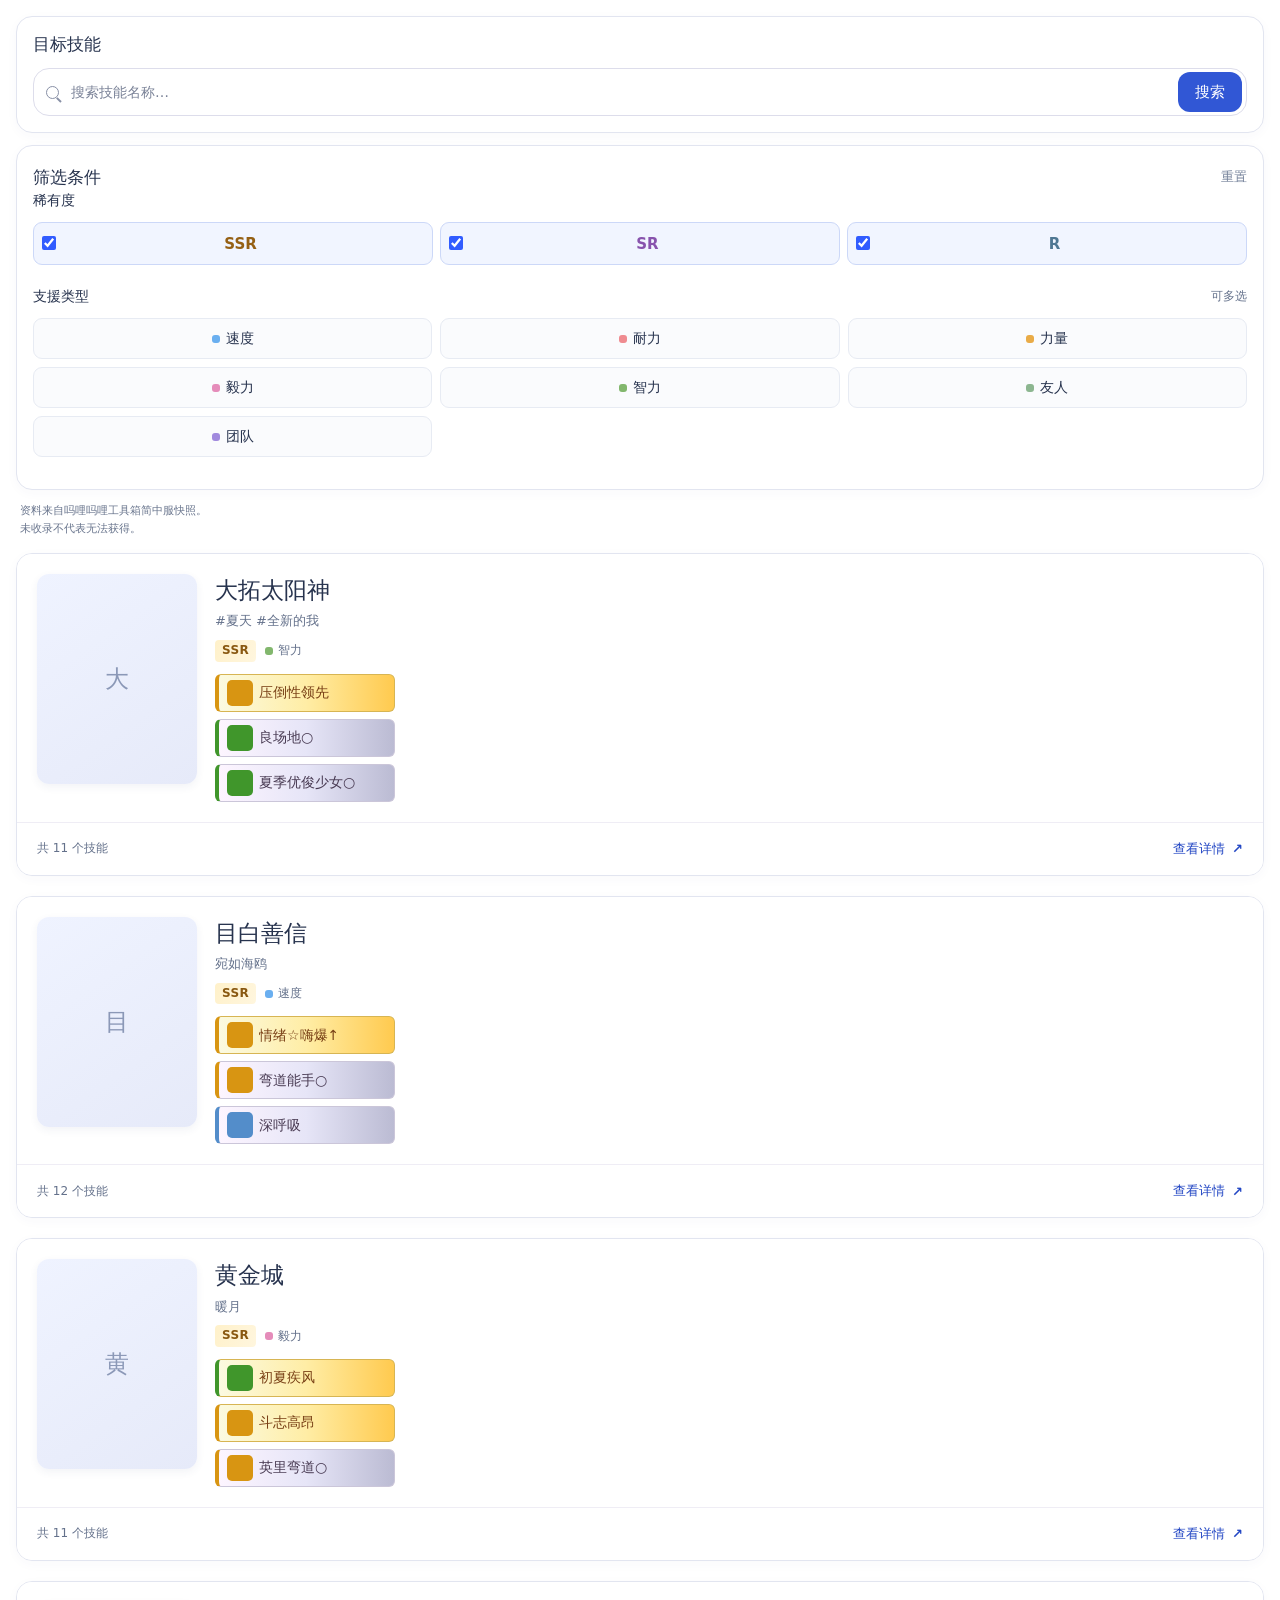
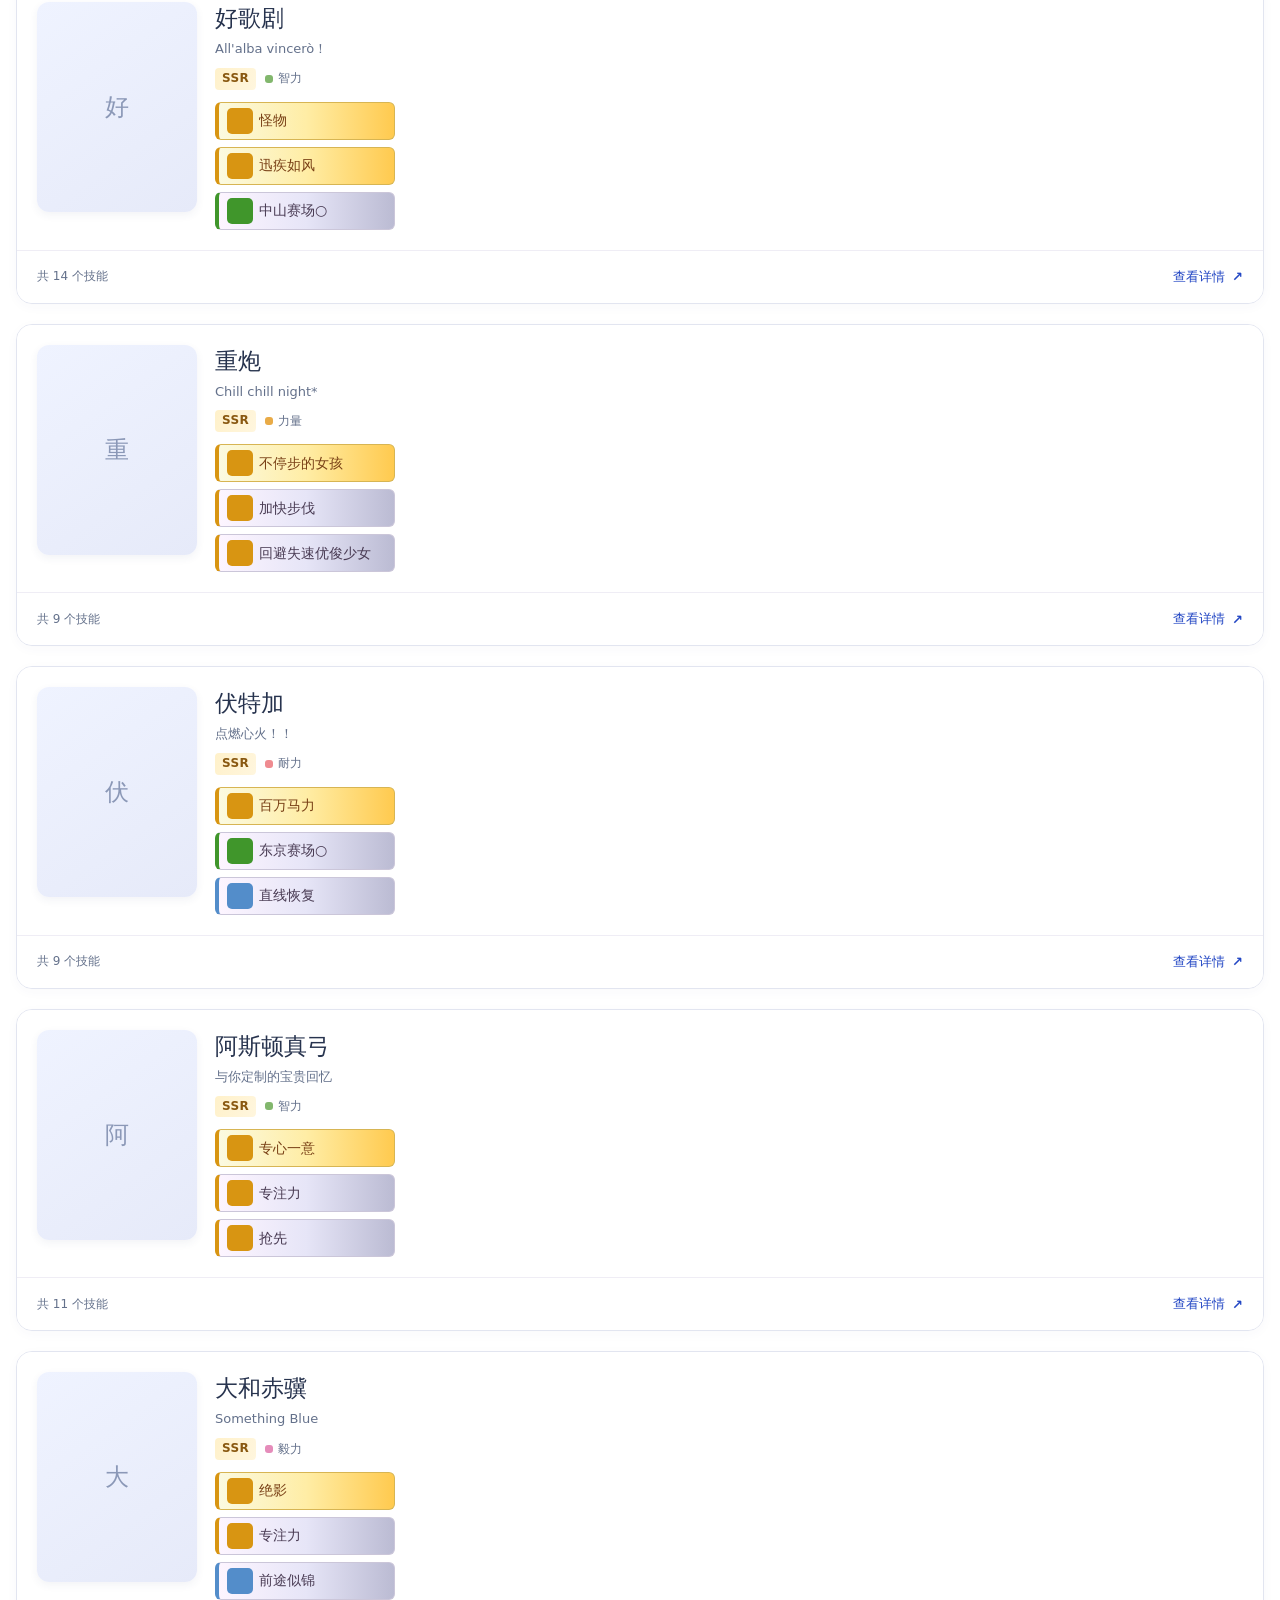
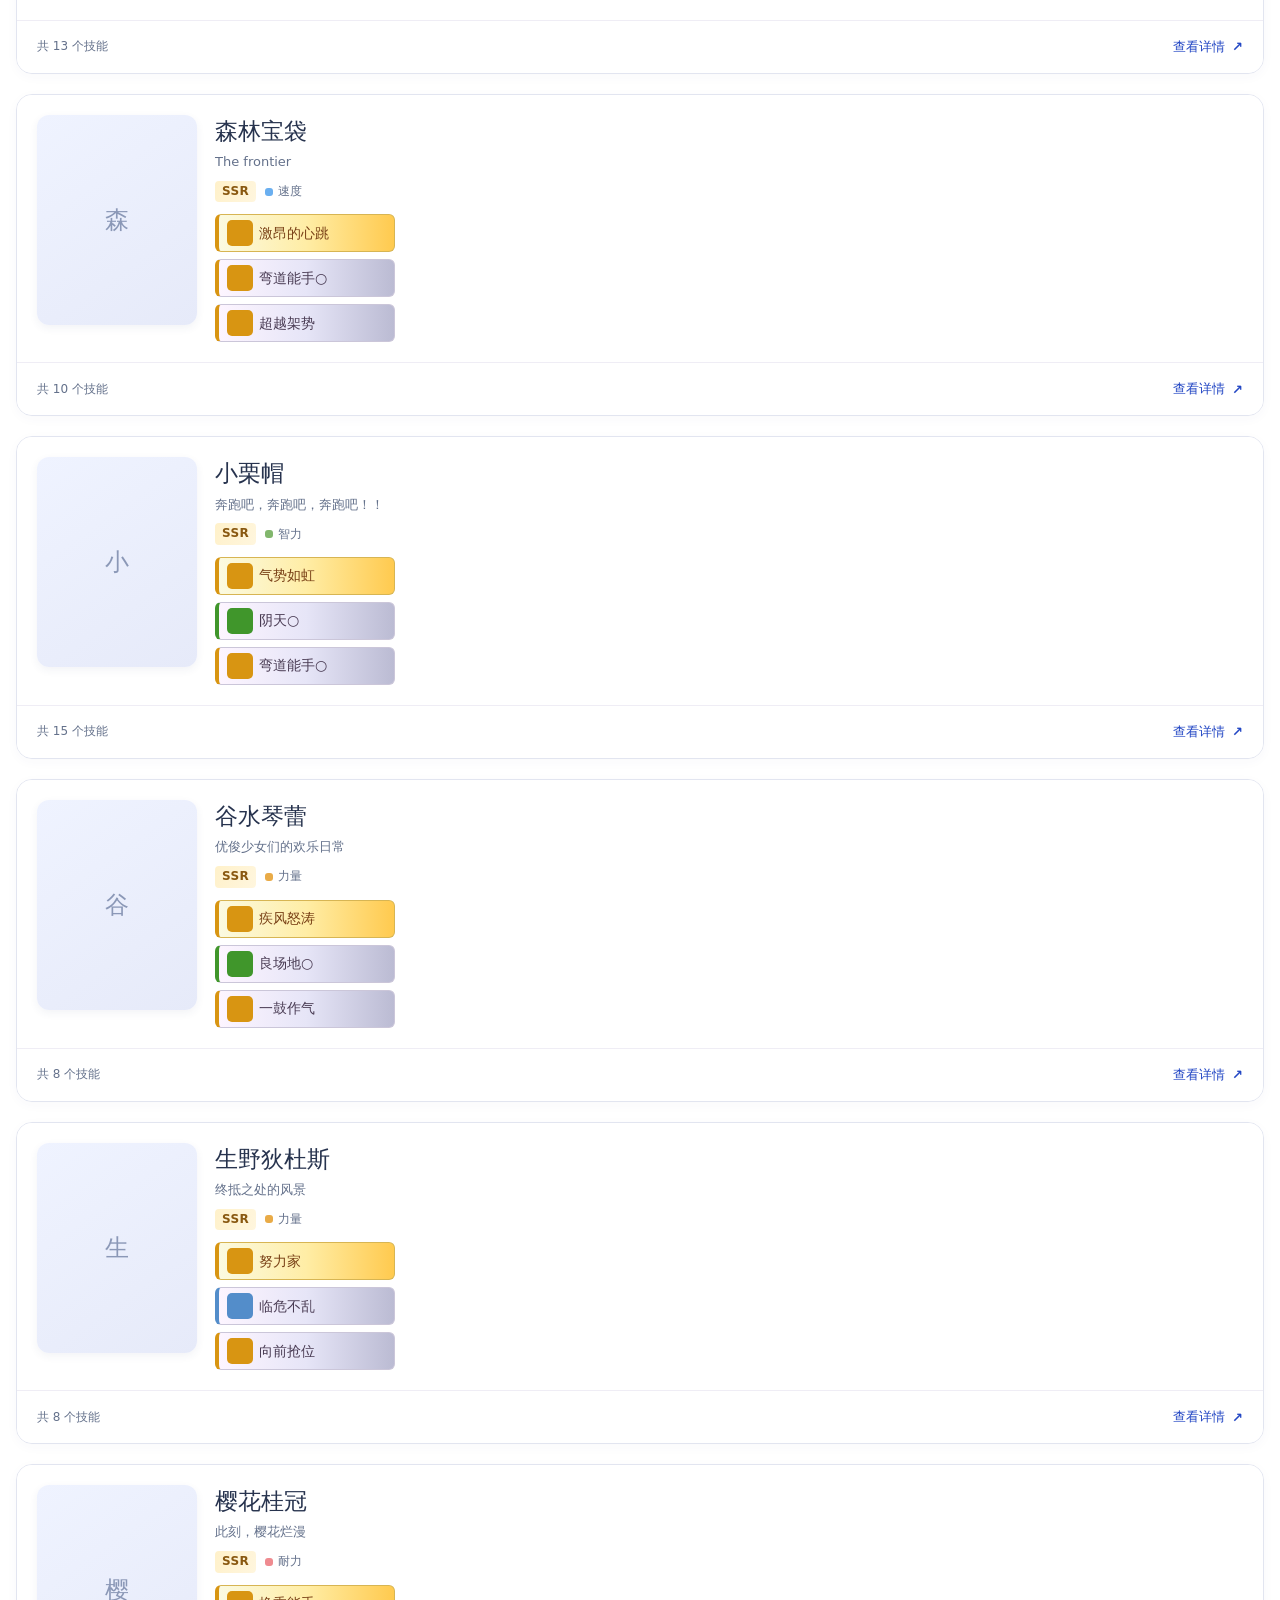
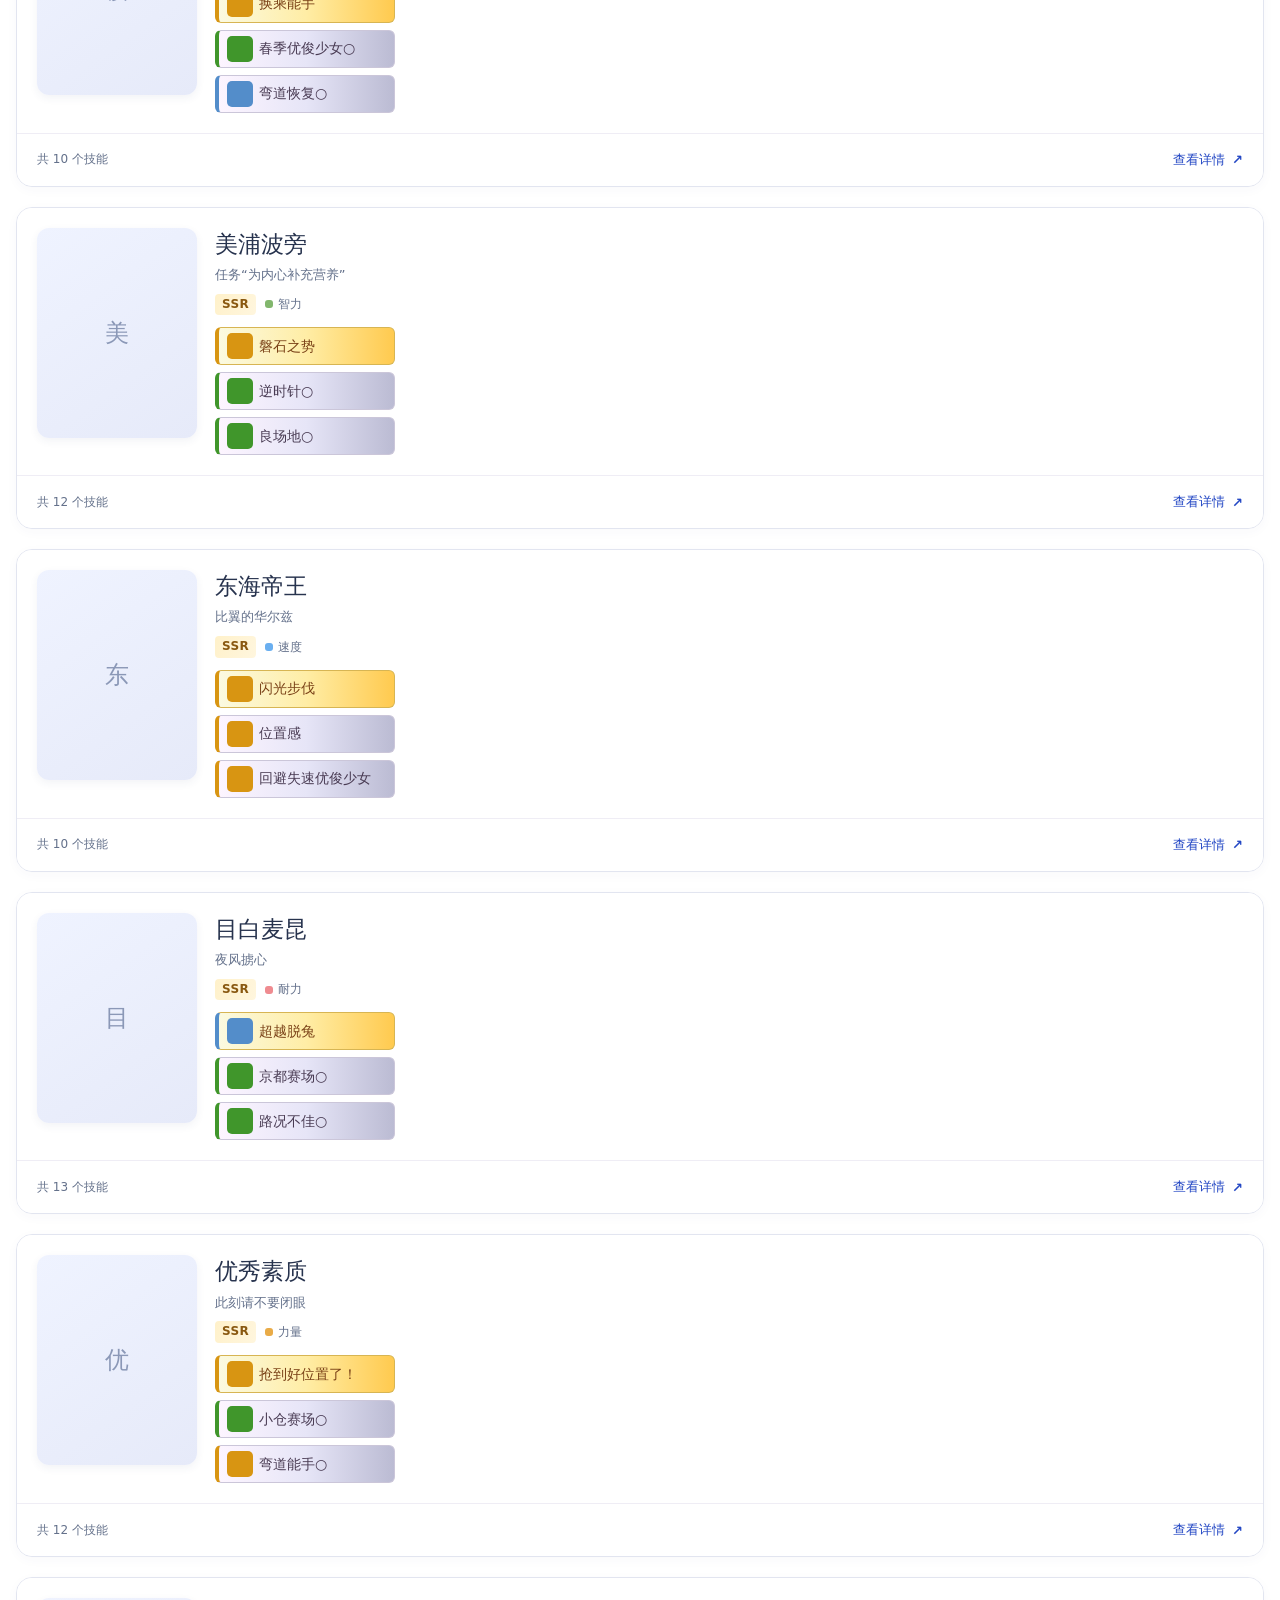
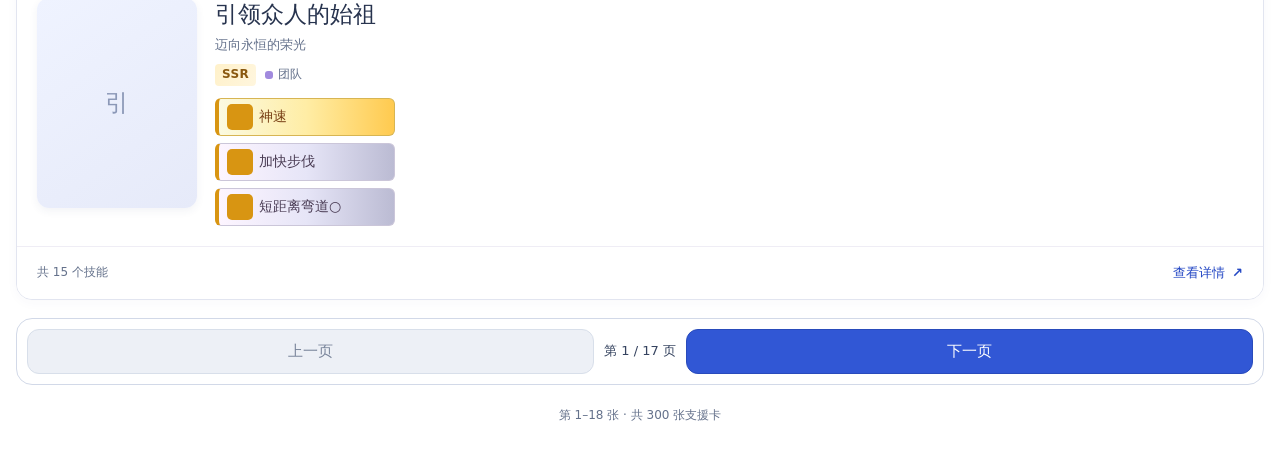
==== hint-finder/index.html @ 80ca88bd "feat: add support skill lookup tab (v0.19.0)" ====
<!doctype html>
<html lang="zh-CN">
<head>
  <meta charset="utf-8">
  <meta name="viewport" content="width=device-width,initial-scale=1,viewport-fit=cover">
  <meta name="theme-color" content="#315cff">
  <meta name="description" content="闪耀优俊少女简中服支援卡技能灵感检索。按目标技能反查支援卡。">
  <title>技能灵感检索 · 闪耀优俊少女</title>
  <link rel="icon" type="image/svg+xml" href="./assets/favicon.svg">
  <link rel="stylesheet" href="./style.css">
  <link rel="stylesheet" href="./refinement.css">
  <link rel="stylesheet" href="./desktop.css">
  <script type="module" src="./app.mjs"></script><script defer src="./embedded.js"></script>
</head>
<body>
  <a class="skip" href="#results-heading">跳到检索结果</a>
  <header class="site-header">
    <div class="header-inner">
      <a href="./" class="brand" aria-label="技能灵感检索首页"><span class="brand-symbol" aria-hidden="true">U<span>+</span></span><span><b>闪耀优俊少女</b><small>育成工具 · 技能灵感检索</small></span></a>
      <div class="header-actions"><span class="server-badge">简中服</span><button class="text-button" id="about-button">数据说明 <span aria-hidden="true">↗</span></button></div>
    </div>
  </header>
  <main class="workspace">
    <div class="page-heading"><div><span class="eyebrow">SUPPORT HINTS</span><h1>技能灵感检索</h1><p>选好目标技能，找到合适的支援卡。</p></div><div class="snapshot"><span class="snapshot-label">简中服数据快照</span><b id="snapshot-date">正在加载</b></div></div>
    <div id="load-status" role="status" class="load-status">正在载入简中服支援卡资料…</div>
    <div class="workbench" id="workbench" hidden>
      <aside class="filters" aria-label="检索条件">
        <section class="panel filter-panel">
          <div class="section-heading"><h2><span class="section-mark pink"></span>目标技能</h2></div>
          <label for="skill-input" class="sr-only">搜索目标技能</label>
          <div class="skill-search"><span class="search-symbol" aria-hidden="true"></span><input id="skill-input" enterkeyhint="search" placeholder="搜索技能名称…" autocomplete="off" role="combobox" aria-controls="skill-options" aria-expanded="false" aria-autocomplete="list"><button type="button" id="skill-search-button" aria-label="搜索技能">搜索</button></div>
          <div id="skill-options" class="skill-options" role="listbox" aria-label="技能搜索建议" hidden></div>
          <p id="skill-feedback" class="sr-only" aria-live="polite"></p>
        </section>
        <section class="panel filter-panel secondary-filters" data-expanded="false">
          <div class="section-heading"><h2><span class="section-mark blue"></span>筛选条件</h2><div class="filter-heading-actions"><button id="reset-filters" class="text-button">重置</button><button id="filter-toggle" class="text-button" aria-expanded="false" aria-controls="filter-fields">展开 <span aria-hidden="true">⌄</span></button></div></div>
          <div id="filter-fields">
          <fieldset><legend>稀有度</legend><div class="rarity-options"><label class="rarity-choice ssr"><input type="checkbox" value="SSR" name="rarity" checked><span>SSR</span></label><label class="rarity-choice sr"><input type="checkbox" value="SR" name="rarity" checked><span>SR</span></label><label class="rarity-choice r"><input type="checkbox" value="R" name="rarity" checked><span>R</span></label></div></fieldset>
          <fieldset><legend>支援类型 <small>可多选</small></legend><div id="type-filters" class="type-options"></div></fieldset>
          </div>
        </section>
        <div id="tier-switch" role="tablist" aria-label="技能级别" hidden><button type="button" role="tab" data-result-tier="gold" aria-controls="direct-section" aria-selected="true">金技能</button><button type="button" role="tab" data-result-tier="lower" aria-controls="lower-section" aria-selected="false" tabindex="-1">下位白技能</button></div><div class="side-footnote">资料来自吗哩吗哩工具箱简中服快照。<br>未收录不代表无法获得。</div>
      </aside>
      <section class="results-section" aria-labelledby="results-heading">
        <div class="results-toolbar"><div><h2 id="results-heading" tabindex="-1">支援卡 <span id="result-count">0</span></h2><p id="result-summary" role="status"></p></div></div>
        <div class="results-meta"><span id="active-summary">全部支援卡</span></div>
        <div id="direct-section"><div id="gold-heading" class="result-group-heading gold-heading" hidden></div>
        <div id="results" class="card-grid"></div>
        <div id="empty-state" class="panel empty-state" hidden><span class="empty-symbol" aria-hidden="true">∅</span><h3>没有找到符合条件的支援卡</h3><p id="empty-description"></p><button class="primary-button" id="empty-action">重置全部条件</button></div>
        <nav class="pagination" aria-label="支援卡分页" hidden><button type="button" data-page-offset="-1" aria-controls="results">上一页</button><span class="page-label" aria-live="polite"></span><button type="button" data-page-offset="1" aria-controls="results">下一页</button></nav>
        <p class="results-end" id="results-end"></p>
        </div><section id="lower-section" aria-labelledby="lower-heading" hidden>
          <div class="result-group-heading lower-heading"><h3 id="lower-heading">仅可获取下位白技能</h3><p id="lower-description"></p></div>
          <div id="lower-results" class="card-grid"></div>
          <p id="lower-empty" class="panel empty-state" hidden>当前筛选条件下，没有仅提供下位白技能的支援卡。</p>
          <nav class="lower-pagination pagination" aria-label="下位白技能支援卡底部分页"><button type="button" data-lower-offset="-1" aria-controls="lower-results">上一页</button><span class="lower-page-label" aria-live="polite"></span><button type="button" data-lower-offset="1" aria-controls="lower-results">下一页</button></nav>
        </section>
      </section>
    </div>
  </main>
  <footer class="site-footer"><span>闪耀优俊少女 · 技能灵感检索</span><span>非官方工具 · 游戏素材版权归原权利人所有</span></footer>
  <dialog id="detail-dialog"><div class="dialog-header"><span id="dialog-label">详细信息</span><button id="close-dialog" class="close-button" aria-label="关闭详情">×</button></div><div id="dialog-content"></div></dialog>
  <div id="toast" class="toast" role="status" hidden></div>
  <noscript><p class="panel">请启用 JavaScript 以使用技能检索。</p></noscript>
</body>
</html>
---- hint-finder/style.css ----
:root{--brand:#315cff;--brand-dark:#2347c4;--ink:#29324a;--muted:#667087;--line:#e2e3ee;--surface:#fff;--soft:#f5f6fc;--pink:#ac337d;--green:#327c49;--gold:#8c5b12;--shadow:0 4px 20px #444e8509;color-scheme:light;font-family:"Microsoft YaHei UI","Microsoft YaHei","PingFang SC",system-ui,sans-serif;color:var(--ink);font-synthesis:none;font-size:16px}
*{box-sizing:border-box}body{margin:0;min-width:320px;background:#fcfbff url('./assets/horseshoes.svg') repeat center top;background-image:url('./assets/horseshoes.svg'),url('./assets/facets.svg');background-size:360px 420px,600px 760px}button,input{font:inherit}button,a,input{ -webkit-tap-highlight-color:transparent}button{cursor:pointer}button{color:inherit}button:disabled{cursor:default;opacity:.5}button:focus-visible,a:focus-visible,input:focus-visible,summary:focus-visible{outline:3px solid #315cff;outline-offset:3px}a{color:var(--brand-dark)}[hidden]{display:none!important}.sr-only{position:absolute;width:1px;height:1px;padding:0;overflow:hidden;clip:rect(0,0,0,0);white-space:nowrap}.skip{position:fixed;left:12px;top:-60px;z-index:20;background:white;padding:12px}.skip:focus{top:12px}.site-header{border-bottom:3px solid;border-image:linear-gradient(90deg,#ee78b7,#af97ec,#71bcec,#8fcd8a,#f2d478) 1;background:linear-gradient(115deg,#fff6fa,#fff 48%,#eef8ff)}.header-inner{max-width:1400px;margin:auto;padding:18px 40px;display:flex;align-items:center;justify-content:space-between;gap:18px}.brand{display:flex;gap:12px;align-items:center;text-decoration:none;color:var(--ink)}.brand-symbol{position:relative;width:44px;height:44px;display:grid;place-items:center;border-radius:13px;background:var(--brand);color:#fff;font-size:30px;font-weight:850;box-shadow:0 4px 10px #315cff25}.brand-symbol>span{position:absolute;right:3px;top:-7px;color:#ffdd83;font-size:27px}.brand b{display:block;letter-spacing:.08em;font-size:17px}.brand small{display:block;font-size:12px;color:var(--muted);margin-top:3px}.header-actions{display:flex;align-items:center;gap:18px}.server-badge{font-size:13px;font-weight:700;color:var(--brand-dark);background:#edf1ff;border:1px solid #dbe4ff;padding:6px 13px;border-radius:7px}.text-button{min-height:36px;border:0;background:transparent;padding:5px 0;color:var(--muted);font-size:14px;display:inline-flex;align-items:center;gap:7px;white-space:nowrap}.text-button:hover{color:var(--brand-dark)}.text-button svg{width:16px;height:16px;fill:none;stroke:currentColor;stroke-width:1.8}.workspace{max-width:1400px;margin:0 auto;padding:32px 40px 45px}.page-heading{display:flex;justify-content:space-between;align-items:center;gap:20px;margin-bottom:28px}.eyebrow{font-size:11px;letter-spacing:.17em;color:var(--brand-dark);font-weight:800}h1{font-size:30px;letter-spacing:-.035em;margin:9px 0 10px;font-weight:850;line-height:1.4}h1 span{color:var(--brand-dark)}.page-heading p{font-size:14px;color:var(--muted);margin:0}.snapshot{border-left:1px solid #d4d6e5;padding-left:23px;display:grid;gap:7px;flex-shrink:0}.snapshot-label{font-size:12px;color:var(--muted)}.snapshot b{font-size:15px;font-variant-numeric:tabular-nums}.workbench{display:grid;grid-template-columns:290px minmax(0,1fr);gap:26px;align-items:start}.filters{display:grid;gap:16px}.panel{border:1px solid var(--line);border-radius:16px;background:var(--surface);box-shadow:var(--shadow)}.filter-panel{padding:20px;position:relative}.section-heading{display:flex;justify-content:space-between;align-items:center;margin-bottom:14px;gap:12px}.section-heading h2{font-size:16px;margin:0;display:flex;align-items:center;gap:9px}.section-mark{height:17px;width:4px;border-radius:3px;display:inline-block}.section-mark.pink{background:#e765ac}.section-mark.blue{background:var(--brand)}.section-heading .text-button{font-size:13px;min-height:30px}.skill-search,.card-search{display:flex;align-items:center;gap:9px;border:1px solid #d9deed;border-radius:10px;background:#fff;padding:0 12px}.skill-search{height:46px;background:#fafbff}.search-symbol{display:block;width:13px;height:13px;border:1.7px solid #8890a6;border-radius:50%;position:relative;flex-shrink:0;margin-right:2px}.search-symbol:after{content:"";position:absolute;right:-4px;bottom:-3px;width:6px;height:1.7px;background:#8890a6;transform:rotate(45deg)}.skill-search:focus-within,.card-search:focus-within{outline:2px solid #91a6ff;outline-offset:1px}input[type=search],.skill-search input{border:0;outline:0!important;min-width:0;width:100%;background:transparent;font-size:14px;color:var(--ink)}input::placeholder{color:#7b8398}kbd{background:#eef0f7;border:1px solid #dfe2ed;border-radius:4px;padding:0 4px;color:#77809a;font:12px system-ui}.selected-skills{display:flex;gap:7px;flex-wrap:wrap;margin-top:14px}.selected-chip{border:1px solid #eab6d7;color:#922868;background:#fff1f9;border-radius:8px;min-height:36px;padding:6px 9px;display:flex;align-items:center;gap:8px;font-size:13px;text-align:left}.selected-chip:hover{background:#fce4f2}.selected-chip span:last-child{font-size:18px;line-height:1}.selected-empty{padding:12px 8px;width:100%;border:1px dashed #dce0ed;border-radius:8px;text-align:center;color:#788198;font-size:13px}.helper{font-size:12px;color:var(--muted);line-height:1.65;margin:9px 0 17px}.match-mode{display:flex;border-radius:9px;background:#f0f1f8;padding:4px;gap:3px}.match-mode button{flex:1;min-height:39px;border:0;border-radius:6px;background:transparent;color:var(--muted);font-size:13px;font-weight:700;white-space:nowrap}.match-mode button span{font-size:10px;margin-left:3px;opacity:.8}.match-mode button[aria-pressed=true]{color:var(--brand-dark);background:white;box-shadow:0 2px 6px #38487912}.mode-help{font-size:12px;color:var(--muted);line-height:1.7;margin:10px 0 0}fieldset{border:0;margin:0 0 20px;padding:0;min-width:0}fieldset:last-of-type{margin-bottom:16px}legend{font-size:14px;font-weight:700;margin-bottom:11px;padding:0;width:100%;display:flex;justify-content:space-between}legend small{font-size:12px;color:var(--muted);font-weight:400}.rarity-options{display:grid;grid-template-columns:repeat(3,1fr);gap:7px}.rarity-choice{cursor:pointer;position:relative}.rarity-choice input{position:absolute;left:9px;top:14px;margin:0;width:14px;height:14px;accent-color:var(--brand)}.rarity-choice span{display:flex;align-items:center;justify-content:center;padding-left:15px;height:42px;border-radius:8px;border:1px solid var(--line);font-weight:850;font-size:15px;background:#fafbfe}.rarity-choice input:checked+span{background:#edf2ff;border-color:#b5c6ff}.rarity-choice.ssr span{color:#956014}.rarity-choice.sr span{color:#8853ad}.rarity-choice.r span{color:#4f7793}.rarity-choice input:focus-visible+span{outline:3px solid #315cff;outline-offset:3px}.type-options{display:grid;grid-template-columns:repeat(3,1fr);gap:7px}.type-choice{display:flex;align-items:center;justify-content:center;gap:6px;min-height:40px;font-size:13px;border:1px solid var(--line);border-radius:8px;background:#fff}.type-choice[aria-pressed=true]{border-color:#7d9bff;background:#edf2ff;color:var(--brand-dark)}.type-choice:hover{background:var(--soft)}.type-dot{height:8px;width:8px;border-radius:3px;background:var(--type-color,#778197);display:inline-block;flex-shrink:0}.source-options{display:flex;flex-wrap:wrap;gap:8px 13px}.source-options label{font-size:13px;display:flex;align-items:center;gap:4px;cursor:pointer;min-height:32px}.source-options input{accent-color:var(--brand);margin:0;width:14px;height:14px}.source-note{background:#f5f7fc;border-radius:9px;padding:11px;display:flex;gap:8px;align-items:flex-start}.source-note>span{width:15px;height:15px;border:1px solid #8792ab;border-radius:50%;display:grid;place-items:center;font:11px Georgia;flex-shrink:0;margin-top:2px;color:var(--muted)}.source-note p{font-size:12px;line-height:1.7;margin:0;color:var(--muted)}.side-footnote{padding:0 7px;font-size:12px;color:var(--muted);line-height:1.9}.results-toolbar{display:flex;justify-content:space-between;align-items:center;gap:16px;margin:3px 0 16px}.results-toolbar h2{margin:0 0 7px;font-size:20px;display:flex;align-items:center;gap:9px}.results-toolbar h2>span{font-size:14px;padding:3px 9px;background:#e7edff;border-radius:6px;color:var(--brand-dark);font-variant-numeric:tabular-nums}.results-toolbar p{margin:0;color:var(--muted);font-size:12px}.card-search{width:230px;height:40px}.results-meta{display:flex;align-items:center;justify-content:space-between;gap:16px;margin-bottom:14px;min-height:35px}.results-meta>span{font-size:12px;color:var(--muted)}.results-meta .text-button{font-size:12px}.card-grid{display:grid;grid-template-columns:repeat(3,minmax(0,1fr));gap:14px;align-items:start}.support-card{overflow:hidden;border:1px solid var(--line);border-radius:14px;background:#fff;box-shadow:var(--shadow);position:relative}.support-card:before{content:"";display:block;height:3px;background:var(--card-accent,#b9c8fa)}.support-card:hover{box-shadow:0 6px 20px #46548312;border-color:#c4cce3}.card-heading{display:flex;align-items:center;gap:11px;padding:16px 15px 14px;min-width:0}.portrait{position:relative;flex-shrink:0;width:64px;height:70px;border-radius:9px;overflow:hidden;background:linear-gradient(145deg,#eff3ff,#e6eaf9);display:grid;place-items:center;color:#8b98b7;font-size:24px}.portrait img{position:absolute;width:100%;height:100%;object-fit:cover;inset:0}.card-identity{min-width:0;flex:1}.card-identity h3{font-size:16px;line-height:1.5;margin:0 0 3px;overflow-wrap:anywhere}.card-title{font-size:11px;line-height:1.6;color:var(--muted);margin:0 0 7px;min-height:18px;overflow-wrap:anywhere}.card-badges{display:flex;gap:6px;align-items:center;flex-wrap:wrap}.rarity-badge{font-size:11px;font-weight:850;line-height:1.3;border-radius:4px;padding:3px 5px;background:#edf2f7;color:#527390}.rarity-badge.ssr{background:linear-gradient(115deg,#fff1ca,#fff6de);color:#895810}.rarity-badge.sr{background:#f4eaff;color:#8451a3}.type-badge{font-size:11px;display:flex;align-items:center;gap:4px;color:var(--muted)}.card-skills{padding:0 15px 13px}.skill-section-label{display:flex;justify-content:space-between;margin-bottom:7px;font-size:11px;color:var(--muted)}.skill-pills{display:flex;flex-wrap:wrap;gap:5px}.skill-pill{border:1px solid #e5e8f0;border-radius:6px;min-height:30px;padding:5px 7px;font-size:12px;line-height:1.5;background:#f7f8fc;text-align:left;max-width:100%;overflow-wrap:anywhere}.skill-pill:hover{border-color:#9db1ff;color:var(--brand-dark)}.skill-pill.gold{background:#fff8e6;border-color:#efe0b6;color:#82580f}.skill-pill.match{background:#eaf0ff;border-color:#8aa8ff;color:#2347c4;font-weight:700}.skill-pill.match:before{content:'✓';margin-right:4px}.event-skill-group{border-top:1px dashed #e8eaf1;margin-top:12px;padding-top:10px}.no-hints{font-size:12px;color:var(--muted);margin:5px 0}.card-footer{display:flex;justify-content:space-between;align-items:center;gap:6px;padding:8px 15px;border-top:1px solid #eff0f5;background:#fcfcff;font-size:11px;color:var(--muted)}.card-footer button{font-size:12px;min-height:30px;color:var(--brand-dark)}.match-count{color:var(--brand-dark)}.load-more{width:100%;min-height:46px;border:1px solid #d7deef;background:#ffffffdd;border-radius:10px;font-size:14px;margin-top:20px;color:var(--brand-dark);font-weight:700}.load-more:hover{background:#edf2ff}.results-end{text-align:center;color:var(--muted);font-size:12px;margin:22px 0}.empty-state{text-align:center;padding:45px 20px}.empty-symbol{font-size:46px;color:#9caadb}.empty-state h3{font-size:18px}.empty-state p{color:var(--muted);font-size:14px;line-height:1.8;max-width:420px;margin:0 auto 22px}.primary-button{border:0;border-radius:9px;min-height:44px;padding:10px 18px;font-size:14px;font-weight:700;color:#fff;background:linear-gradient(115deg,#356aff,#3451e5);box-shadow:0 4px 10px #315cff24}.site-footer{max-width:1320px;margin:0 auto;padding:22px 0;border-top:1px solid #daddE9;display:flex;justify-content:space-between;gap:10px;font-size:12px;color:var(--muted)}.skill-options{position:absolute;top:114px;left:20px;right:20px;z-index:5;max-height:320px;overflow:auto;border:1px solid #cad4ed;background:#fff;border-radius:9px;box-shadow:0 12px 30px #22355b24;padding:5px}.suggestion{display:flex;align-items:center;justify-content:space-between;gap:8px;min-height:47px;border:0;background:transparent;width:100%;padding:8px;text-align:left;border-radius:6px;font-size:13px}.suggestion small{font-size:11px;color:var(--muted);white-space:nowrap}.suggestion[aria-selected=true],.suggestion:hover{background:#edf2ff}.suggestion .gold-label{color:#956014}.suggestion-empty{font-size:13px;color:var(--muted);padding:12px;line-height:1.7}.load-status{padding:30px;background:#fff;border:1px solid var(--line);border-radius:14px}dialog{border:1px solid var(--line);border-radius:18px;width:min(650px,calc(100vw - 32px));max-height:85dvh;padding:0;box-shadow:0 24px 100px #11253c3d;color:var(--ink)}dialog::backdrop{background:#1f2c4c65;backdrop-filter:blur(3px)}.dialog-header{position:sticky;top:0;z-index:1;background:white;border-bottom:1px solid var(--line);padding:10px 21px;display:flex;justify-content:space-between;align-items:center;font-size:14px;color:var(--muted)}.close-button{border:0;background:#f3f5fa;width:38px;height:38px;border-radius:50%;font-size:25px}.close-button:hover{background:#e6ecfc}#dialog-content{padding:24px}#dialog-content h2{font-size:23px;margin:0 0 13px}#dialog-content h3{font-size:16px;margin:25px 0 12px}#dialog-content p{font-size:14px;line-height:1.9;white-space:pre-line}#dialog-content .card-heading{padding:0 0 15px}#dialog-content .skill-pills{gap:7px}#dialog-content .skill-pill{font-size:14px;min-height:37px}.dialog-tags{display:flex;gap:7px;flex-wrap:wrap;font-size:13px;color:var(--muted)}.dialog-tags span{padding:5px 9px;border-radius:6px;background:var(--soft)}.event-detail{border:1px solid var(--line);border-radius:9px;margin-bottom:9px;background:#fbfcff}.event-detail summary{padding:13px;font-size:14px;cursor:pointer}.event-options{padding:0 14px 14px}.event-options h4{font-size:13px;margin:13px 0 7px;color:var(--brand-dark)}.event-options p{font-size:12px!important;background:#fff;padding:10px;border-radius:6px;margin:5px 0!important;border:1px solid #e7eaf3;line-height:1.8!important}.event-caveat{color:var(--muted);font-size:12px!important}.dialog-action{margin-top:22px}.toast{position:fixed;z-index:30;bottom:30px;left:50%;transform:translateX(-50%);padding:13px 20px;background:#29324a;color:#fff;border-radius:10px;font-size:14px;box-shadow:0 6px 20px #22335030;max-width:90vw}.source-link{overflow-wrap:anywhere}
@media(min-width:1450px){.workspace{padding-top:38px}.page-heading{margin-bottom:32px}.card-grid{gap:17px}.card-heading{padding-top:18px}}
@media(max-width:1190px){.card-grid{grid-template-columns:repeat(2,minmax(0,1fr))}.workbench{grid-template-columns:270px minmax(0,1fr);gap:20px}.workspace{padding-inline:28px}.header-inner{padding-inline:28px}.site-footer{margin-inline:28px}.card-heading{gap:12px}.portrait{width:67px;height:74px}}
@media(max-width:760px){.workspace{padding:22px 16px}.header-inner{padding:13px 16px}.brand b{font-size:15px}.brand small{font-size:10px}.brand-symbol{width:38px;height:38px;font-size:27px}.header-actions{gap:10px}.header-actions .text-button{font-size:12px}.server-badge{font-size:11px;padding:5px 8px}.page-heading{margin-bottom:22px}.page-heading h1{font-size:25px}.page-heading p{font-size:13px;line-height:1.8}.eyebrow{font-size:10px}.snapshot{display:none}.workbench{display:flex;flex-direction:column;gap:24px}.filters,.results-section{width:100%}.filters{grid-template-columns:1fr 1fr;gap:12px}.filter-panel{padding:16px}.side-footnote{grid-column:1/-1}.skill-options{left:16px;right:16px;top:106px}.type-options{gap:5px}.type-choice{font-size:12px}.source-options{gap:4px 10px}.card-grid{gap:12px}.site-footer{margin:5px 16px 0;font-size:11px;flex-wrap:wrap}.page-heading h1 span{white-space:nowrap}.card-heading{padding:13px;gap:9px}.portrait{width:58px;height:66px}.card-skills{padding-inline:13px}.card-title{font-size:11px}.card-identity h3{font-size:15px}.card-footer{padding-inline:13px}}
@media(max-width:520px){.filters{grid-template-columns:1fr}.filter-panel{padding:18px}.filters .filter-panel:nth-child(2){display:grid;grid-template-columns:1fr;gap:0}.type-options{grid-template-columns:repeat(4,1fr)}.type-choice{min-height:40px}.type-choice:last-child{grid-column:auto}.source-options{gap:14px}.source-options label{min-height:36px}.source-note{padding:9px 11px}.source-note p{font-size:12px}.filter-panel fieldset{margin-bottom:16px}.rarity-choice span{height:40px}.rarity-choice input{top:13px;left:15px}.skill-options{top:110px;left:18px;right:18px}.match-mode button{font-size:14px;min-height:40px}.selected-chip{min-height:40px}.section-heading h2{font-size:17px}.results-toolbar{flex-wrap:wrap;gap:14px}.card-search{width:100%;height:44px}.results-toolbar>div{display:flex;align-items:center;justify-content:space-between;width:100%;gap:10px}.results-toolbar h2{margin:0}.results-meta{gap:10px}.results-meta .text-button{min-height:40px}.card-grid{grid-template-columns:1fr}.support-card .card-heading{padding:16px;gap:13px}.portrait{width:70px;height:78px}.card-identity h3{font-size:18px}.card-title{font-size:12px}.card-badges{gap:9px}.rarity-badge,.type-badge{font-size:12px}.skill-pill{font-size:13px;min-height:36px;padding:6px 9px}.card-skills{padding:0 16px 15px}.skill-section-label{font-size:12px}.card-footer{padding:8px 16px;font-size:12px}.card-footer button{min-height:36px;font-size:13px}.skill-search{height:48px}.skill-search input{font-size:16px}.suggestion{min-height:48px}.header-actions .text-button{font-size:0;min-height:40px}.header-actions .text-button span{font-size:18px}.results-section{scroll-margin-top:15px}.side-footnote{display:none}.page-heading h1{font-size:24px;letter-spacing:-.05em}.page-heading p{font-size:12px}.eyebrow{letter-spacing:.12em}.results-toolbar p{font-size:11px}.site-footer{line-height:1.8}.toast{bottom:calc(18px + env(safe-area-inset-bottom))}}
@media(prefers-reduced-motion:no-preference){button{transition:background .15s,border-color .15s,box-shadow .15s}.support-card{transition:box-shadow .18s,border-color .18s}}
.filter-heading-actions{display:flex;align-items:center;gap:14px}#filter-toggle{display:none}.skill-pill{font-size:14px}.skill-section-label{font-size:12px}.card-title{font-size:12px}.match-mode button{font-size:14px}.type-choice{font-size:14px}.source-options label{font-size:14px}.card-footer button{font-size:14px}.suggestion{font-size:14px}.card-search input{font-size:14px}
@media(max-width:520px){#filter-toggle{display:inline-flex}.secondary-filters[data-expanded=false] #filter-fields{display:none}.secondary-filters[data-expanded=false] .section-heading{margin-bottom:0}.secondary-filters{padding-block:12px}.header-actions .text-button{font-size:12px}.skill-pill{font-size:14px}.results-toolbar p{font-size:12px}}
---- hint-finder/refinement.css ----
/* Visual layer: quiet patterned canvas, clear controls, image-led card identity. */
.skill-tone.tone-green { --skill-color:#40962b; }
.skill-tone.tone-yellow { --skill-color:#d89512; }
.skill-tone.tone-blue { --skill-color:#538dca; }
.skill-tone.tone-red { --skill-color:#c94747; }
.skill-tone.tone-purple { --skill-color:#985cb6; }
.skill-tone.tone-unknown { --skill-color:#7b8395; }
.pagination { display: flex; justify-content: flex-end; align-items: center; gap: 16px; margin: 18px 0; }
.pagination button { min-height: 42px; padding: 8px 16px; border: 1px solid #d6e0f3; border-radius: 10px; background: white; color: #2347c4; font-size: 14px; }
.pagination button:hover:not(:disabled) { background: #edf3ff; }
.pagination button:disabled { opacity: .45; }
.page-label { font-size: 14px; color: #64718b; font-variant-numeric: tabular-nums; }
:root {
  --ink: #27334e;
  --muted: #64718b;
  --line: #e5e9f2;
  --soft: #f4f6fb;
  --shadow: 0 3px 6px #30446d03, 0 12px 32px #30446d05;
}
body { background: #f4f6fb; position: relative; isolation: isolate; }
body::before {
  content: ''; position: fixed; inset: 0; z-index: -1; pointer-events: none;
  background: url('./assets/horseshoes.svg') center top / 480px 560px,
    url('./assets/facets.svg') center top / 800px 1013px;
  opacity: .27;
}
.site-header { background: #ffffffed; border-bottom-width: 2px; }
.header-inner { max-width: 1480px; padding: 14px 40px; }
.brand-symbol { width: 40px; height: 40px; border-radius: 12px; font-size: 28px; }
.brand b { font-size: 16px; letter-spacing: .04em; }
.brand small { font-size: 12px; margin-top: 4px; }
.header-actions { gap: 20px; }
.server-badge { background: #f0f4ff; border-color: transparent; border-radius: 6px; }
.workspace { max-width: 1480px; padding: 28px 40px 48px; }
.page-heading { margin: 0 0 26px; }
.eyebrow { font-size: 12px; letter-spacing: .15em; color: #7b88a0; font-weight: 650; }
.page-heading h1 { font-size: 30px; letter-spacing: .015em; margin: 6px 0 7px; font-weight: 750; }
.page-heading p { font-size: 14px; }
.snapshot { border: 0; padding: 12px 16px; border-radius: 12px; background: #ffffffa8; gap: 6px; }
.snapshot b { font-weight: 600; font-size: 14px; letter-spacing: .045em; }
.workbench { grid-template-columns: 292px minmax(0,1fr); gap: 28px; }
.filters { gap: 18px; }
.filter-panel { border-radius: 18px; padding: 22px; border-color: #e8ebf3; }
.section-heading { margin-bottom: 17px; }
.section-heading h2 { font-size: 16px; font-weight: 700; }
.section-mark { width: 4px; height: 15px; }
.section-mark.pink { background: #e18bb6; }
.section-heading .text-button { color: #75829a; }
.skill-search { height: 48px; border-radius: 11px; border-color: #c6d3f8; background: #f8faff; }
.skill-search input { font-size: 14px; }
.selected-skills { gap: 8px; margin-top: 14px; }
.selected-skills:has(.selected-empty) { display: none; }
.selected-empty { border: 0; background: none; padding: 0; text-align: left; font-size: 13px; line-height: 1.7; color: #75829a; }
.selected-chip { font-size: 14px; border-color: #cbd8ff; color: #2d54bb; background: #edf3ff; border-radius: 8px; }
.selected-chip:hover { background: #e1ebff; }
.helper { font-size: 12px; margin: 13px 0 18px; }
.match-mode { padding: 4px; background: #f0f3f9; border-radius: 11px; }
.match-mode button { min-height: 41px; font-size: 14px; border-radius: 8px; }
.match-mode button[aria-pressed=true] { background: #315cff; color: white; box-shadow: 0 3px 7px #315cff20; }
.match-mode button span { font-size: 10px; font-weight: 500; }
.mode-help { line-height: 1.7; margin-top: 12px; }
fieldset { margin-bottom: 23px; }
legend { font-size: 14px; font-weight: 650; margin-bottom: 12px; }
.rarity-choice span { height: 43px; border-color: #e5eaf3; background: #f9fafc; border-radius: 9px; }
.rarity-choice input:checked+span { border-color: #ccd8f8; background: #f1f5ff; }
.type-options { gap: 8px; }
.type-choice { font-size: 14px; min-height: 41px; border-radius: 9px; border-color: #e7ebf3; background: #fafbfd; }
.type-choice[aria-pressed=true] { border-color: #9fb7f8; background: #edf3ff; }
.source-options { display: grid; grid-template-columns: repeat(3,minmax(0,1fr)); gap: 3px; padding: 4px; border-radius: 9px; background: #f0f3f9; }
.source-options label { position: relative; justify-content: center; min-height: 38px; font-size: 13px; border-radius: 6px; color: var(--muted); white-space: nowrap; }
.source-options input { position: absolute; opacity: 0; width: 1px; height: 1px; }
.source-options label:has(input:checked) { background: #fff; color: var(--brand-dark); box-shadow: 0 2px 5px #30446d0b; }
.source-options label:has(input:focus-visible) { outline: 3px solid var(--brand); outline-offset: 2px; }
.source-note { border-radius: 9px; background: #f5f7fb; }
.side-footnote { color: #717e96; padding: 0 12px; }
.results-toolbar { margin: 0 0 12px; min-height: 46px; }
.results-toolbar h2 { font-size: 21px; font-weight: 700; margin-bottom: 6px; }
.results-toolbar h2>span { background: #e7edf9; color: #526a9a; border-radius: 7px; padding: 3px 9px; font-size: 13px; }
.results-toolbar p { font-size: 12px; }
.card-search { height: 43px; width: 245px; border: 1px solid #e0e6f0; border-radius: 11px; background: #ffffffd9; }
.results-meta { margin: 0 0 18px; padding: 0 0 13px; border-bottom: 1px solid #e1e6f0; min-height: 40px; }
.results-meta>span { font-size: 13px; }
.results-meta .text-button { min-height: 32px; font-size: 12px; background: #ffffffa3; border: 1px solid #e0e6f0; border-radius: 8px; padding: 4px 10px; }
.card-grid { grid-template-columns: repeat(2,minmax(0,1fr)); gap: 20px; align-items: stretch; }
.support-card { border: 1px solid #e0e6f0; border-radius: 18px; display: flex; flex-direction: column; box-shadow: var(--shadow); }
.support-card::before { display: none; }
.support-card:hover { border-color: #b9c9e8; box-shadow: 0 6px 24px #30446d0d; }
.support-card>.card-heading {
  padding: 20px; gap: 16px; margin: 0 0 17px;
  background: linear-gradient(110deg,color-mix(in srgb,var(--card-accent) 12%,white),#fff 85%);
  border-bottom: 1px solid color-mix(in srgb,var(--card-accent) 15%,#f2f4f8);
}
.portrait { width: 82px; height: 94px; border-radius: 10px; box-shadow: 0 3px 8px #30446d10; }
.portrait img { object-fit: cover; }
.card-identity h3 { font-size: 20px; font-weight: 700; line-height: 1.4; margin-bottom: 7px; }
.card-title { font-size: 13px; line-height: 1.6; margin-bottom: 10px; min-height: 0; }
.card-badges { gap: 9px; }
.rarity-badge { font-size: 12px; padding: 3px 7px; letter-spacing: .03em; }
.type-badge { font-size: 12px; gap: 5px; }
.card-skills { padding: 0 20px 20px; flex: 1; }
.skill-section-label { font-size: 12px; margin-bottom: 10px; color: #6c7890; }
.skill-section-label span:first-child { font-weight: 650; }
.skill-section-label span:last-child { color: #7a879c; }
.skill-pills { gap: 7px; }
.skill-pill { font-size: 14px; border-color: transparent; border-radius: 7px; background: #f3f5f9; min-height: 34px; padding: 6px 10px; color: #44526c; }
.skill-pill:hover { background: #eaf0fc; border-color: #cfdbf5; }
.skill-pill.gold { border-color: #f0e3be; background: #fff8e9; color: #8b6522; }
.skill-pill.match { border-color: #97b3ff; background: #e9f0ff; color: #2347c4; }
.event-skill-group { border-top: 1px solid #edf0f6; margin-top: 18px; padding-top: 16px; }
.card-footer { padding: 10px 20px; min-height: 51px; background: #fff; border-top-color: #edf0f6; font-size: 12px; }
.card-footer button { font-size: 13px; font-weight: 550; min-height: 32px; }
.load-more { margin-top: 24px; border-radius: 12px; min-height: 48px; }
.skill-options { top: 121px; left: 22px; right: 22px; padding: 6px; border-radius: 12px; }
.suggestion { font-size: 14px; border-radius: 8px; }
.site-footer { max-width: 1400px; border-color: #e0e6ef; }
dialog { border-radius: 20px; }
.dialog-header { padding: 12px 24px; }
#dialog-content { padding: 26px; }
#dialog-content .card-heading { gap: 18px; }
#dialog-content .card-identity h3 { font-size: 22px; }
@media (min-width: 1580px) {
  .workspace,.header-inner { max-width: 1580px; }
  .card-grid { grid-template-columns: repeat(3,minmax(0,1fr)); gap: 18px; }
  .support-card>.card-heading { gap: 12px; padding: 18px; }
  .card-identity h3 { font-size: 18px; }
  .portrait { width: 76px; height: 88px; }
}
@media (max-width: 1100px) and (min-width: 761px) {
  .workspace,.header-inner { padding-inline: 24px; }
  .workbench { grid-template-columns: 255px minmax(0,1fr); gap: 20px; }
  .filter-panel { padding: 18px; }
  .skill-options { left: 18px; right: 18px; top: 113px; }
  .card-grid { gap: 14px; }
  .support-card>.card-heading { padding: 16px; gap: 11px; }
  .portrait { width: 58px; height: 72px; }
  .card-identity h3 { font-size: 17px; }
  .card-title { font-size: 12px; }
  .card-skills { padding-inline: 16px; }
  .card-footer { padding-inline: 16px; }
  .card-search { width: 205px; }
}
@media (max-width: 760px) {
  .workspace { padding: 23px 20px 32px; }
  .header-inner { padding: 13px 20px; }
  .page-heading { margin-bottom: 22px; }
  .page-heading h1 { font-size: 27px; }
  .filters { gap: 14px; }
  .filter-panel { padding: 20px; }
  .skill-options { left: 20px; right: 20px; top: 117px; }
  .workbench { gap: 25px; }
  .source-options { display: grid; gap: 3px; }
  .card-grid { gap: 16px; }
  .support-card>.card-heading { padding: 17px; gap: 12px; }
  .portrait { width: 68px; height: 84px; }
  .card-identity h3 { font-size: 18px; }
  .card-title { font-size: 12px; }
  .card-skills { padding: 0 17px 18px; }
  .card-footer { padding: 10px 17px; }
  .site-footer { margin-inline: 20px; }
}
@media (max-width: 520px) {
  .header-inner { padding: 12px 16px; }
  .brand b { font-size: 14px; }
  .brand small { font-size: 11px; }
  .brand { gap: 9px; }
  .brand-symbol { width: 34px; height: 34px; font-size: 24px; border-radius: 10px; }
  .header-actions { gap: 9px; }
  .server-badge { padding: 5px 7px; font-size: 11px; }
  .header-actions .text-button { font-size: 12px; }
  .header-actions .text-button span { display: none; }
  .workspace { padding: 22px 16px 30px; }
  .eyebrow { font-size: 11px; }
  .page-heading h1 { font-size: 26px; margin: 5px 0 6px; }
  .page-heading p { font-size: 13px; }
  .filters { gap: 12px; }
  .filter-panel { padding: 18px; border-radius: 16px; }
  .section-heading { margin-bottom: 14px; }
  .section-heading h2 { font-size: 16px; }
  .skill-search input { font-size: 16px; }
  .skill-options { top: 109px; left: 18px; right: 18px; }
  .selected-empty { font-size: 12px; }
  .helper { margin-bottom: 14px; }
  .selected-skills { margin-top: 11px; }
  .match-mode button { min-height: 40px; }
  .mode-help { font-size: 12px; margin-top: 10px; }
  .secondary-filters { padding-block: 12px; }
  .secondary-filters .section-heading { margin-bottom: 13px; }
  .source-options { gap: 3px; }
  .results-toolbar { gap: 13px; margin-bottom: 12px; }
  .results-toolbar h2 { font-size: 20px; margin: 0; }
  .results-toolbar p { font-size: 11px; }
  .card-search { width: 100%; height: 44px; }
  .results-meta { gap: 8px; padding-bottom: 12px; margin-bottom: 16px; }
  .results-meta>span { font-size: 12px; }
  .results-meta .text-button { padding: 5px 8px; }
  .card-grid { grid-template-columns: 1fr; gap: 18px; }
  .support-card { border-radius: 17px; }
  .support-card>.card-heading { padding: 18px; gap: 16px; margin-bottom: 16px; }
  .portrait { width: 78px; height: 94px; }
  .card-identity h3 { font-size: 20px; }
  .card-title { font-size: 13px; }
  .card-skills { padding: 0 18px 18px; }
  .skill-pill { min-height: 38px; font-size: 14px; padding: 7px 10px; }
  .card-footer { min-height: 52px; padding: 8px 18px; }
  .card-footer button { min-height: 36px; }
  #dialog-content { padding: 20px; }
  .dialog-header { padding: 10px 20px; }
}
@media (prefers-reduced-motion:no-preference) {
  .support-card { transition: border-color .18s,box-shadow .18s; }
  .skill-pill { transition: background .15s,border-color .15s; }
}

/* BWIKI uses rarity gradients for name plates and distinct colors for skill icons. */
.skill-pill.skill-tone,.selected-chip.skill-tone,.suggestion.skill-tone,.skill-detail-name.skill-tone {
  background:linear-gradient(to right,#fdf5ff,#E6E5F7,#BBBBD3); color:#493b53;
  border:1px solid #cbc6d9; border-left:4px solid var(--skill-color); border-radius:8px;
}
.skill-pill.skill-tone.rarity-gold,.selected-chip.skill-tone.rarity-gold,.suggestion.skill-tone.rarity-gold,.skill-detail-name.skill-tone.rarity-gold {
  background:linear-gradient(to right,#fbfae1,#ffeda5,#ffca4f); color:#794016; border-color:#d7b553; border-left-color:var(--skill-color);
}
.skill-pill.skill-tone { display:inline-flex;align-items:center;gap:6px;padding:5px 9px 5px 5px;min-height:38px;font-size:14px; }
.skill-pill.skill-tone.match,.selected-chip.skill-tone { outline:2px solid #29324a;outline-offset:1px;box-shadow:0 0 0 3px white; }
.skill-pill.skill-tone.match::before { color:#29324a; }
.skill-pill.skill-tone:hover,.suggestion.skill-tone:hover { filter:brightness(1.04); }
.skill-icon { display:inline-grid;place-items:center;width:26px;height:26px;flex-shrink:0;background:var(--skill-color);border-radius:5px;overflow:hidden; }
.skill-icon img { width:100%;height:100%;object-fit:contain; }
.suggestion-name { display:flex;align-items:center;gap:8px; }
.suggestion.skill-tone { margin:4px 0; }
.suggestion.skill-tone[aria-selected=true] { outline:2px solid #29324a;outline-offset:-2px; }
.suggestion.skill-tone small { color:#504558; }
.skill-pills { gap:9px; }
.skill-detail-name.skill-tone { padding:10px 12px;display:flex;align-items:center;gap:10px; }
.support-card>.card-heading { gap:22px; }
.support-card .portrait { width:160px;height:210px;flex-basis:160px;border-radius:12px; }
.portrait img { object-fit:contain;background:#f0f2fa; }
.support-card .card-identity h3 { font-size:23px; }
#dialog-content .portrait { width:190px;height:250px; }
.results-meta { min-height:0;padding-bottom:12px;margin-bottom:0; }
@media (min-width:1580px) { .card-grid{grid-template-columns:repeat(2,minmax(0,1fr))} }
@media (max-width:1100px) and (min-width:761px) { .card-grid{grid-template-columns:1fr}.support-card .portrait{width:160px;height:210px;flex-basis:160px} }
@media (max-width:760px) and (min-width:521px) { .card-grid{grid-template-columns:1fr} }
@media (max-width:520px) {
  .support-card>.card-heading{gap:16px;padding:16px}
  .support-card .portrait{width:140px;height:184px;flex-basis:140px}
  .support-card .card-identity h3{font-size:20px}
  .skill-pill.skill-tone{font-size:14px;min-height:40px}
  #dialog-content .portrait{width:140px;height:184px}
  #dialog-content .card-heading{gap:12px}
}
@media(max-width:350px){.support-card .portrait{width:120px;height:158px;flex-basis:120px}.support-card .card-identity h3{font-size:18px}}

.result-group-heading{padding:18px 20px;border-radius:16px;margin:0 0 18px;border:1px solid #d7dce8;background:#f0f2f8}.result-group-heading h3{margin:0;font-size:20px;line-height:1.5}.result-group-heading p{margin:6px 0 0;font-size:13px;line-height:1.8;color:#59647b}.gold-heading{background:linear-gradient(110deg,#fff7d4,#fffdf7);border-color:#edce77}.gold-heading h3{color:#805208}.lower-heading h3{color:#4c546d}#lower-section{margin-top:40px;padding-top:28px;border-top:2px solid #dce1ec}.card-result-status{padding:12px 20px;font-size:14px;font-weight:700;line-height:1.6;background:#fff0b6;color:#754500}.card-result-status.lower{background:#e9ecf5;color:#525c75}.lower-page-label{color:#65718e;font-size:14px}.result-group-heading[hidden],#lower-section[hidden]{display:none}@media(max-width:520px){.result-group-heading h3{font-size:18px}.card-result-status{padding:10px 16px}}

/* A short, aligned skill preview; full list is available in the detail dialog. */
.result-card-body{display:grid;grid-template-columns:160px minmax(0,1fr);grid-template-rows:auto 1fr;align-items:start;column-gap:18px;row-gap:12px;padding:20px;flex:1;background:linear-gradient(110deg,color-mix(in srgb,var(--card-accent) 8%,white),#fff 85%)}
.result-card-body>.portrait{grid-column:1;grid-row:1 / 3;margin:0}
.result-card-body .card-identity{grid-column:2;grid-row:1;min-width:0;padding:0;margin:0}
.result-card-body .card-identity h3{margin:0 0 5px}
.result-card-body .card-title{margin:0 0 8px}
.result-card-body .inline-skills{grid-column:2;grid-row:2;display:flex;flex-direction:column;align-items:flex-start;gap:7px;min-width:0}
.result-card-body .skill-pill{display:inline-flex;flex:none;margin:0;max-width:100%;text-align:left;min-height:34px;padding:5px 8px}
.result-card-body .skill-pill>span:last-child{min-width:0;overflow:hidden;text-overflow:ellipsis;white-space:nowrap}
.result-card-body .skill-icon{flex-shrink:0}
@media(max-width:520px){.result-card-body{grid-template-columns:140px minmax(0,1fr);column-gap:14px;padding:16px;row-gap:10px}.result-card-body .skill-pill{font-size:13px;padding:5px 7px}.result-card-body .skill-pill:nth-child(n+3){display:none}}
@media(max-width:350px){.result-card-body{grid-template-columns:120px minmax(0,1fr);column-gap:12px}}
---- hint-finder/desktop.css ----
/* Skills are a tab within the original shell; the shell owns navigation and insets. */
.site-header,.page-heading,.site-footer,.skip,.side-footnote{display:none}
html,body{background:transparent}body::before{display:none}
.workspace{padding:14px 12px 20px}.workbench{gap:20px}.filters{gap:12px}
.filter-panel{padding:16px;border:0;border-radius:20px;box-shadow:0 4px 18px #1638230d}
.section-heading h2{font-size:20px}.section-mark{display:none}.section-heading{margin-bottom:12px}
.skill-search{border-radius:16px;background:#fff;border:1px solid #ddddeb;height:48px}
.skill-options{top:100px;left:16px;right:16px}
.secondary-filters{padding-block:16px}.secondary-filters .section-heading{margin-bottom:0}
.secondary-filters[data-expanded=true] .section-heading{margin-bottom:14px}
.support-card{background:#fff;border:0;border-radius:20px;box-shadow:0 4px 18px #1638230d}
.result-card-body{background:#fff}.card-footer{background:#fff;border-top:1px solid #efedf5}
.results-toolbar h2{font-size:20px}.results-meta{border-bottom:0;padding-bottom:0}
.pagination button{border-radius:14px;border:0;background:#fff;min-height:42px}
@media(min-width:761px){.workspace{padding:24px}.workbench{grid-template-columns:260px minmax(0,1fr)}}

/* Compact tab: hide the redundant catalog overview; group headings carry result meaning. */
.results-toolbar,.results-meta{display:none}
.result-card-body .skill-pill.skill-tone,.skill-pill.skill-tone{width:180px;max-width:100%;box-sizing:border-box;justify-content:flex-start;border-radius:6px}
.result-card-body .skill-pill.skill-tone{width:100%;max-width:180px}
.skill-pill.skill-tone>span:last-child{min-width:0;overflow:hidden;text-overflow:ellipsis;white-space:nowrap}

#tier-switch{display:grid;grid-template-columns:1fr 1fr;gap:6px;padding:6px;background:#fff;border:1px solid #d2d9e8;border-radius:16px}
#tier-switch[hidden],#direct-section[hidden]{display:none}
#tier-switch button{min-height:44px;border:1px solid transparent;border-radius:11px;background:#f1f3f8;color:#47536c;font-size:14px;font-weight:600}
#tier-switch button[aria-selected=true]{background:#fff0b8;border-color:#be901e;color:#684800}
#tier-switch button[data-result-tier=lower][aria-selected=true]{background:#e4e8f5;border-color:#7886ac;color:#303f64}
#lower-section{margin-top:0;padding-top:0;border-top:0}
.pagination{justify-content:center;gap:12px;padding:10px 8px;background:#fff;border:1px solid #d2d9e8;border-radius:16px}
.pagination button{background:#3157d5;color:#fff;border:1px solid #294bbb;border-radius:11px;font-weight:600;padding:8px 14px}
.pagination button:disabled{opacity:1;background:#edf0f6;color:#7a859b;border-color:#d8dfea}
.page-label,.lower-page-label{color:#35435f;font-size:13px;white-space:nowrap}
.pagination button:hover:not(:disabled){background:#2445b0;color:#fff}

/* Full-width touch targets, with only the page label taking intrinsic space. */
.pagination{display:grid;grid-template-columns:minmax(0,1fr) auto minmax(0,1fr);gap:10px;padding:10px}
.pagination button{width:100%;min-height:52px;padding:12px 8px;font-size:15px;border-radius:12px}
.page-label,.lower-page-label{text-align:center;font-size:13px}

.skill-search{height:52px;padding:3px 4px 3px 12px;gap:8px}
.skill-search input{flex:1;min-width:0;width:0}
#skill-search-button{flex:0 0 64px;min-height:44px;border:0;border-radius:12px;background:#3157d5;color:#fff;font-size:15px;font-weight:600}
#skill-search-button:active{background:#2445b0}
.skill-options{top:112px}

/* Match the desktop extension panel while keeping cards in one readable column. */
html{font-size:14px}body{font-family:"Microsoft YaHei UI","PingFang SC",system-ui,sans-serif}
.workspace{padding:16px}.workbench{display:flex;flex-direction:column;gap:16px}.filters{position:static;display:grid;gap:12px}
.filter-panel,.support-card{border:1px solid #e2e5f0;border-radius:16px;box-shadow:0 3px 12px #444e8508}
.section-heading h2{font-size:17px}.card-grid{grid-template-columns:minmax(0,1fr)}
.skill-search{height:48px}#skill-search-button{min-height:40px}.skill-options{top:105px}
.pagination button{min-height:44px}.side-footnote{display:block;font-size:11px;color:#69758d;line-height:1.6;padding:0 4px}

.workbench{align-items:stretch}.filters,.results-section{width:100%;min-width:0}
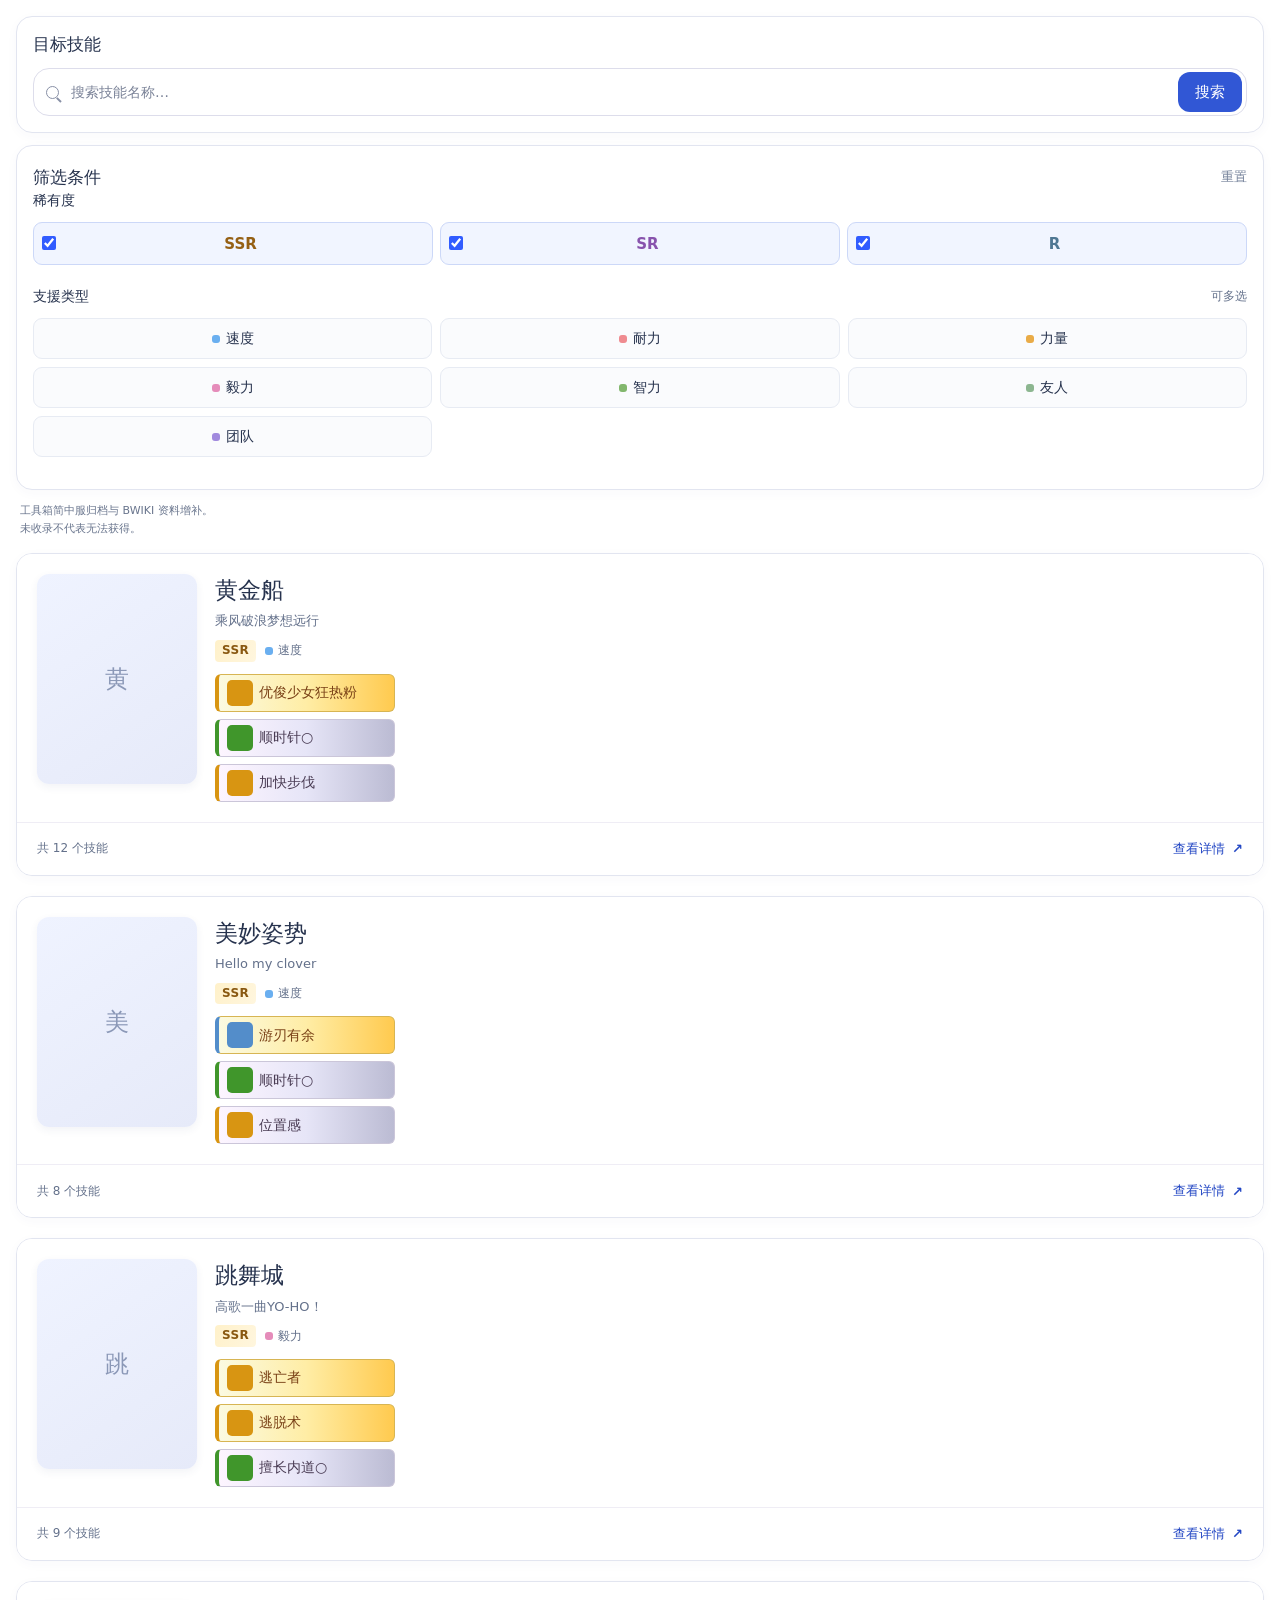
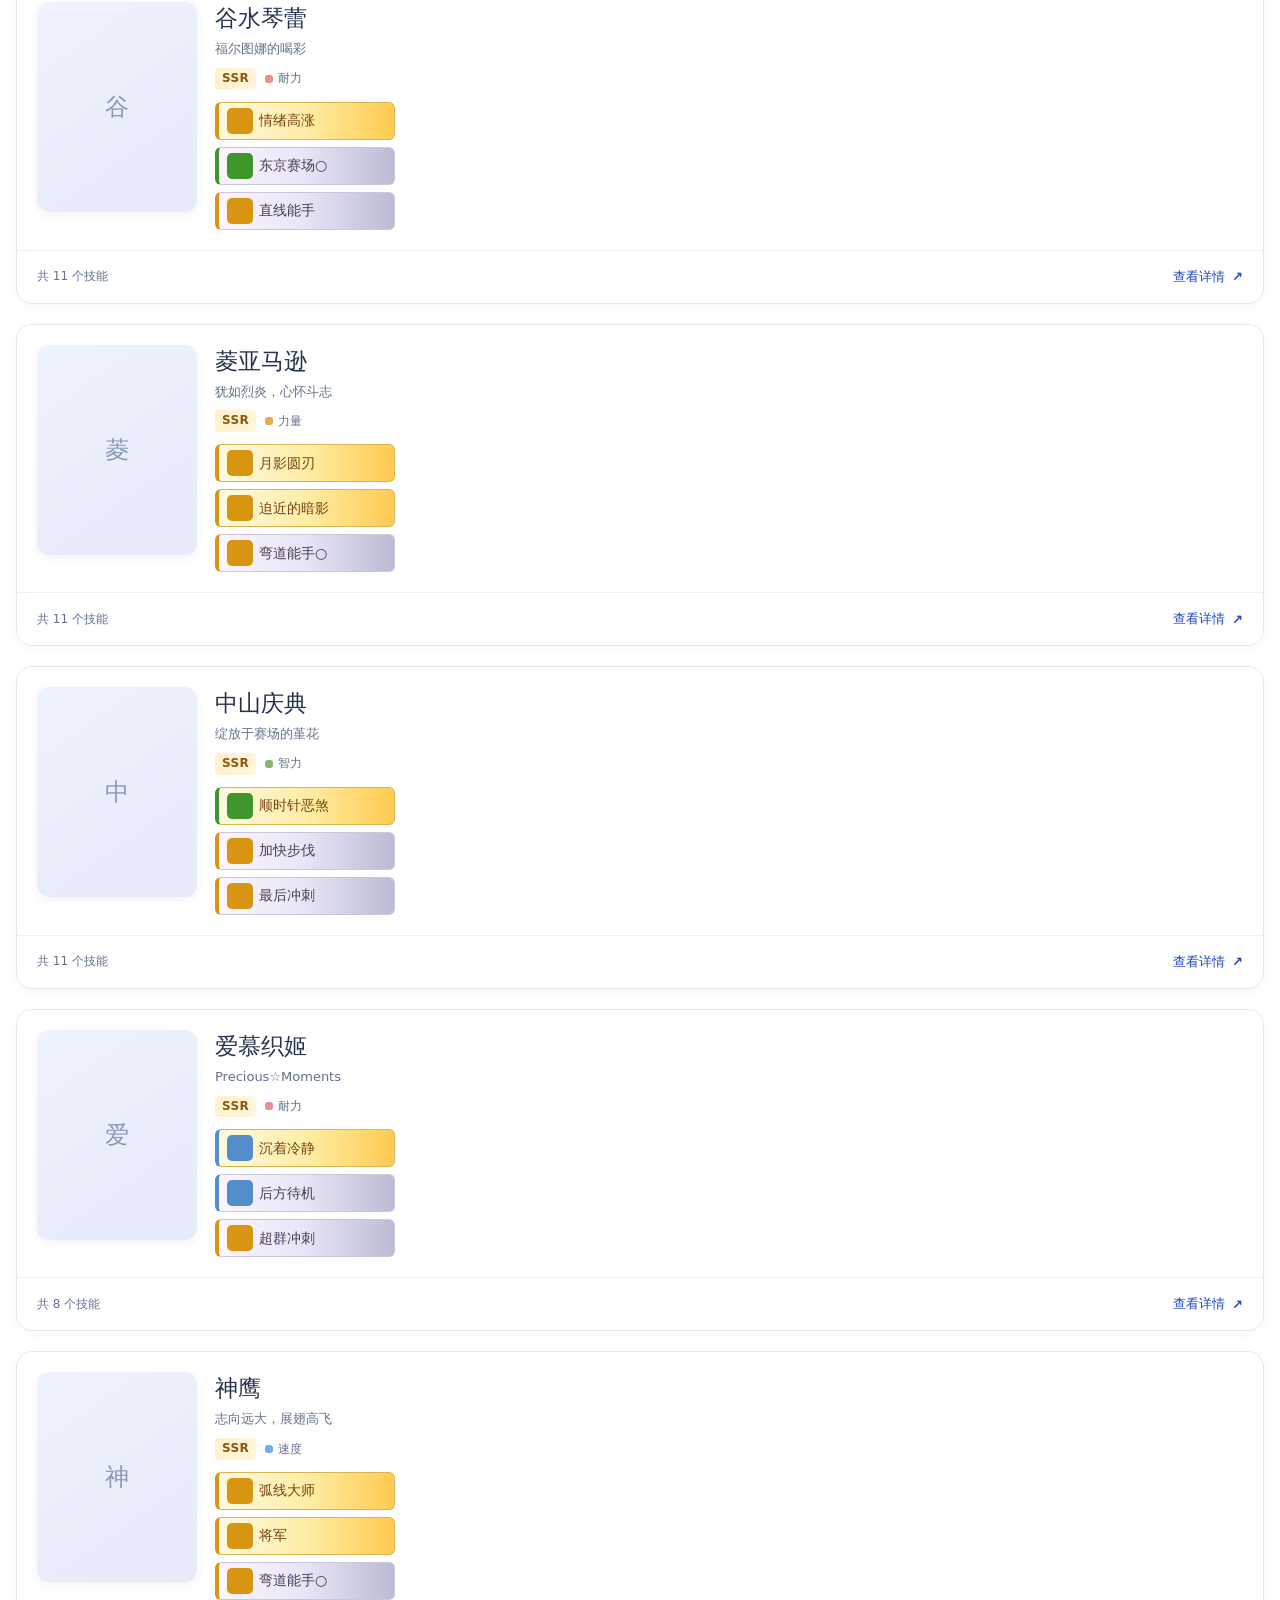
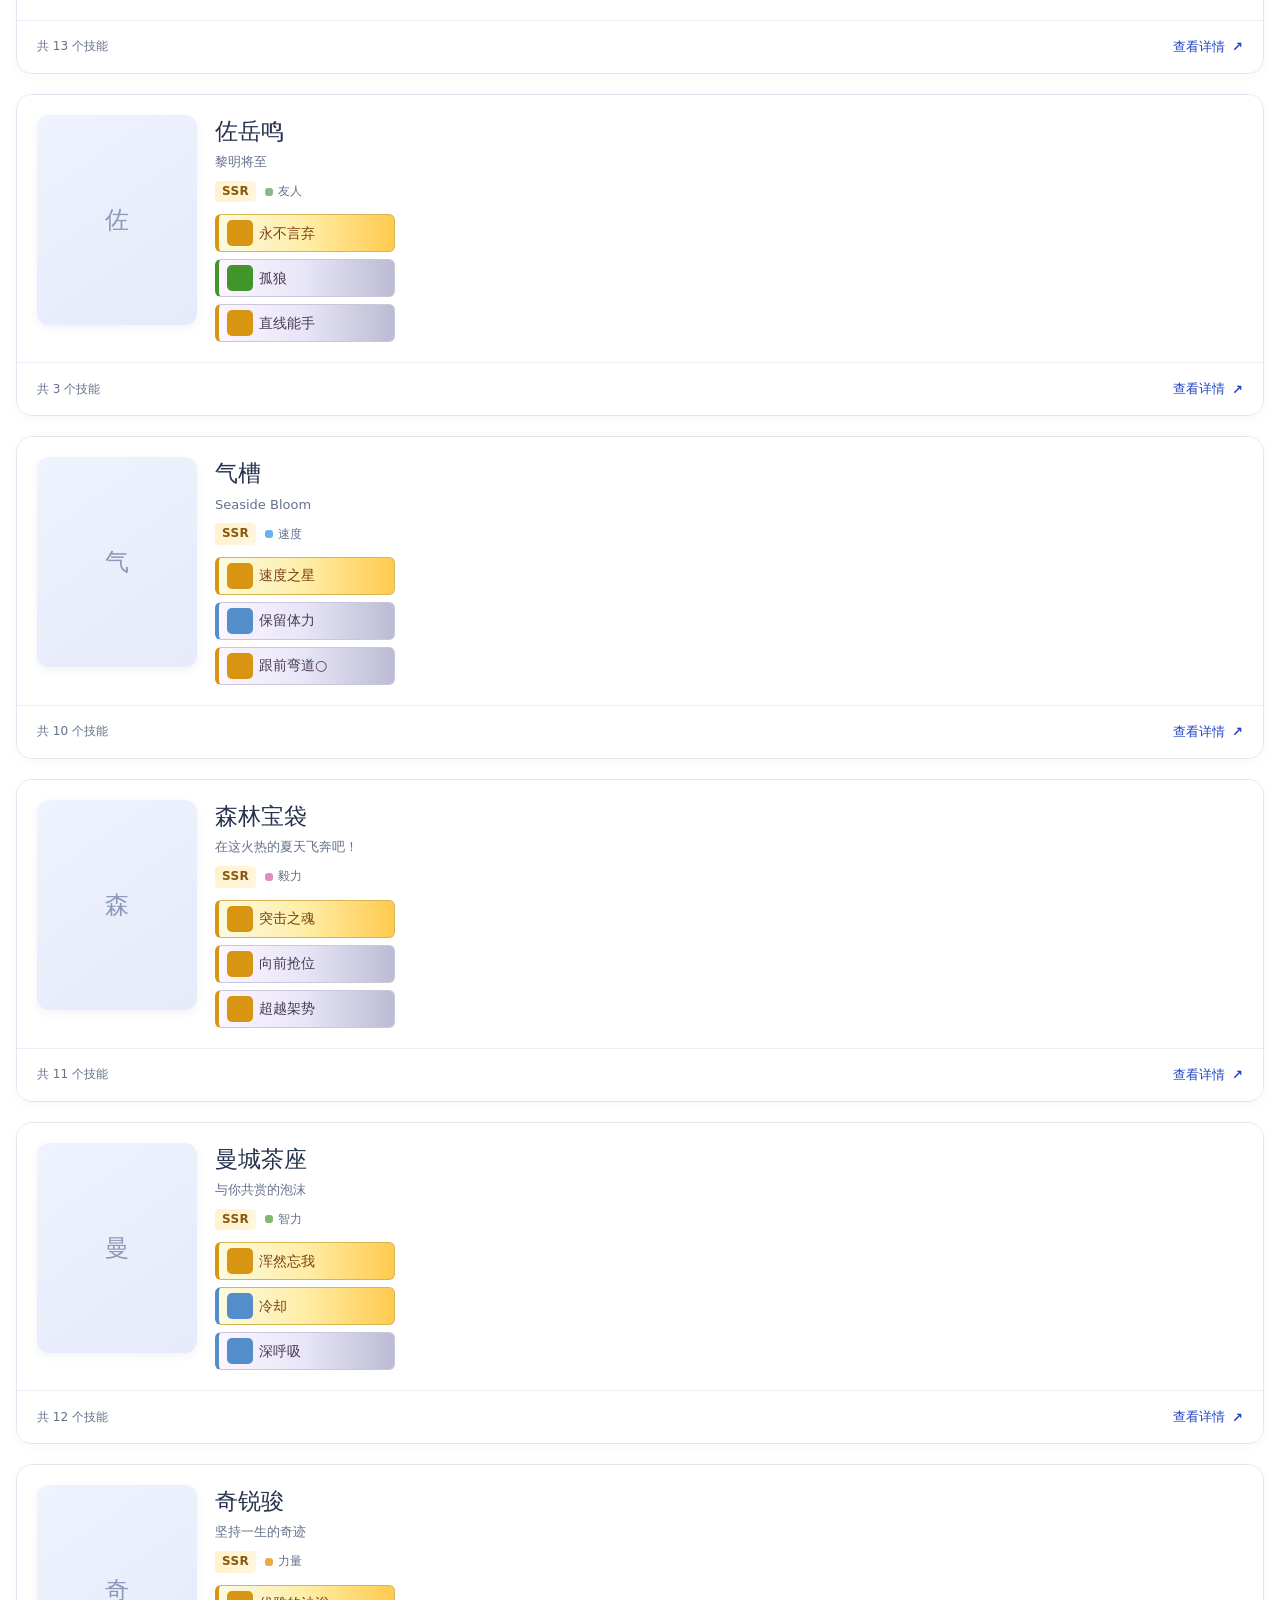
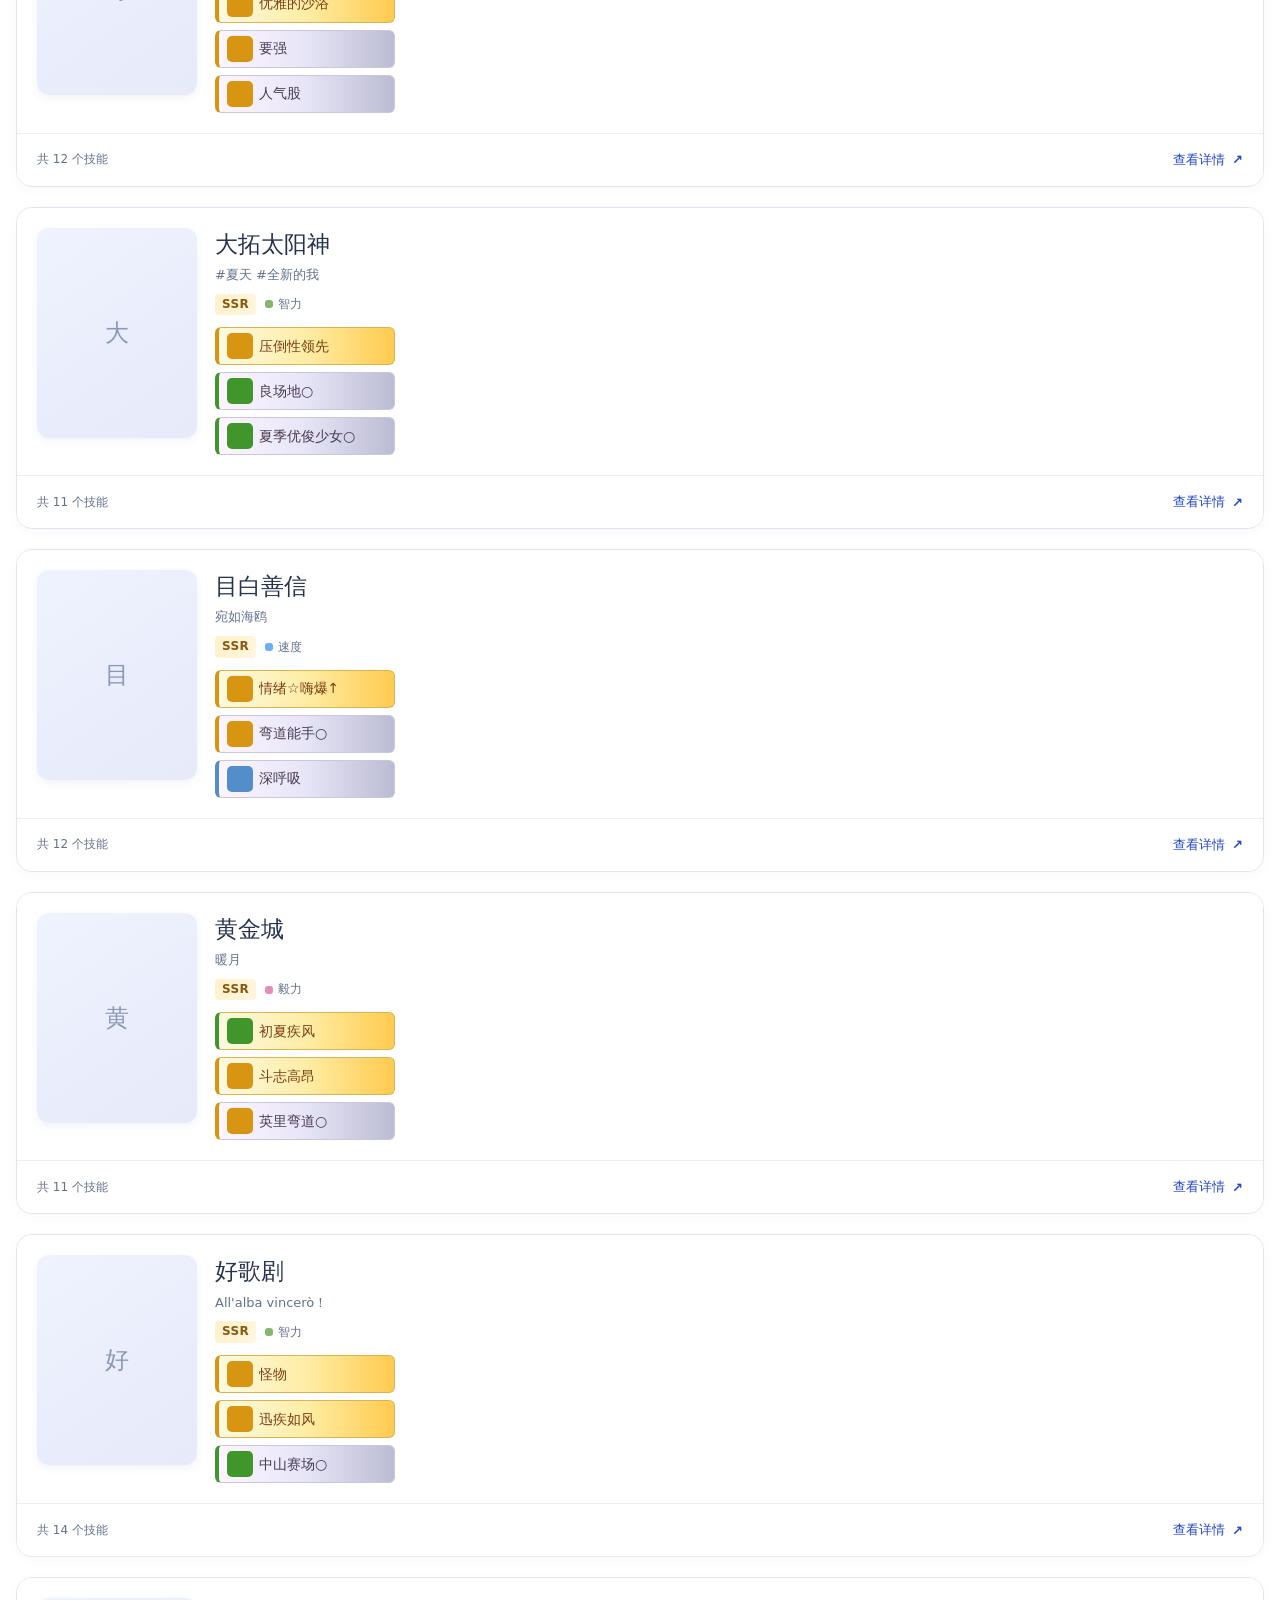
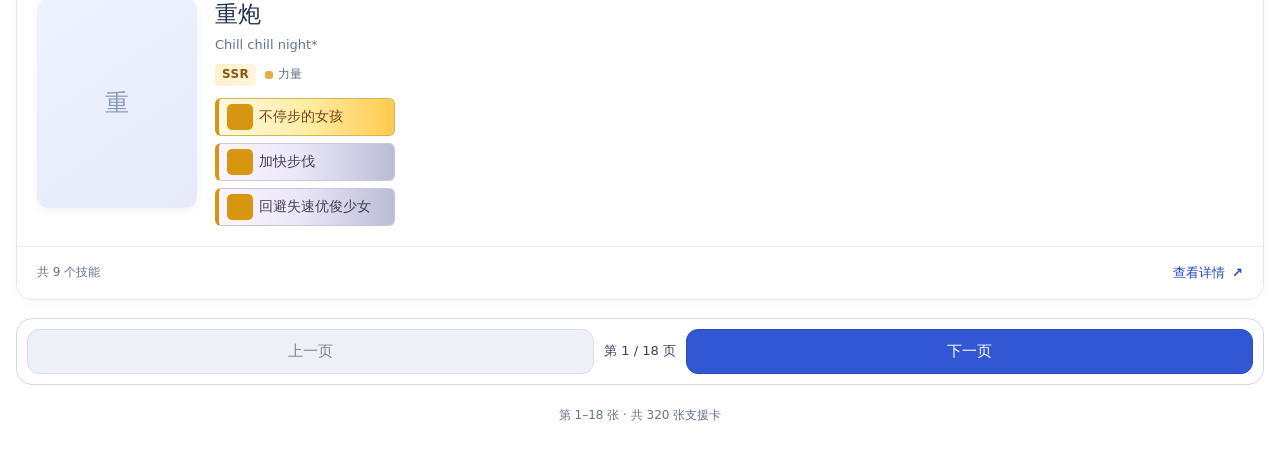
==== commit 55732431: "fix: supplement CN support skill catalog from BWIKI (v0.19.1)" ====
--- a/hint-finder/index.html
+++ b/hint-finder/index.html
@@ -39,7 +39,7 @@
           <fieldset><legend>支援类型 <small>可多选</small></legend><div id="type-filters" class="type-options"></div></fieldset>
           </div>
         </section>
-        <div id="tier-switch" role="tablist" aria-label="技能级别" hidden><button type="button" role="tab" data-result-tier="gold" aria-controls="direct-section" aria-selected="true">金技能</button><button type="button" role="tab" data-result-tier="lower" aria-controls="lower-section" aria-selected="false" tabindex="-1">下位白技能</button></div><div class="side-footnote">资料来自吗哩吗哩工具箱简中服快照。<br>未收录不代表无法获得。</div>
+        <div id="tier-switch" role="tablist" aria-label="技能级别" hidden><button type="button" role="tab" data-result-tier="gold" aria-controls="direct-section" aria-selected="true">金技能</button><button type="button" role="tab" data-result-tier="lower" aria-controls="lower-section" aria-selected="false" tabindex="-1">下位白技能</button></div><div class="side-footnote">工具箱简中服归档与 BWIKI 资料增补。<br>未收录不代表无法获得。</div>
       </aside>
       <section class="results-section" aria-labelledby="results-heading">
         <div class="results-toolbar"><div><h2 id="results-heading" tabindex="-1">支援卡 <span id="result-count">0</span></h2><p id="result-summary" role="status"></p></div></div>
